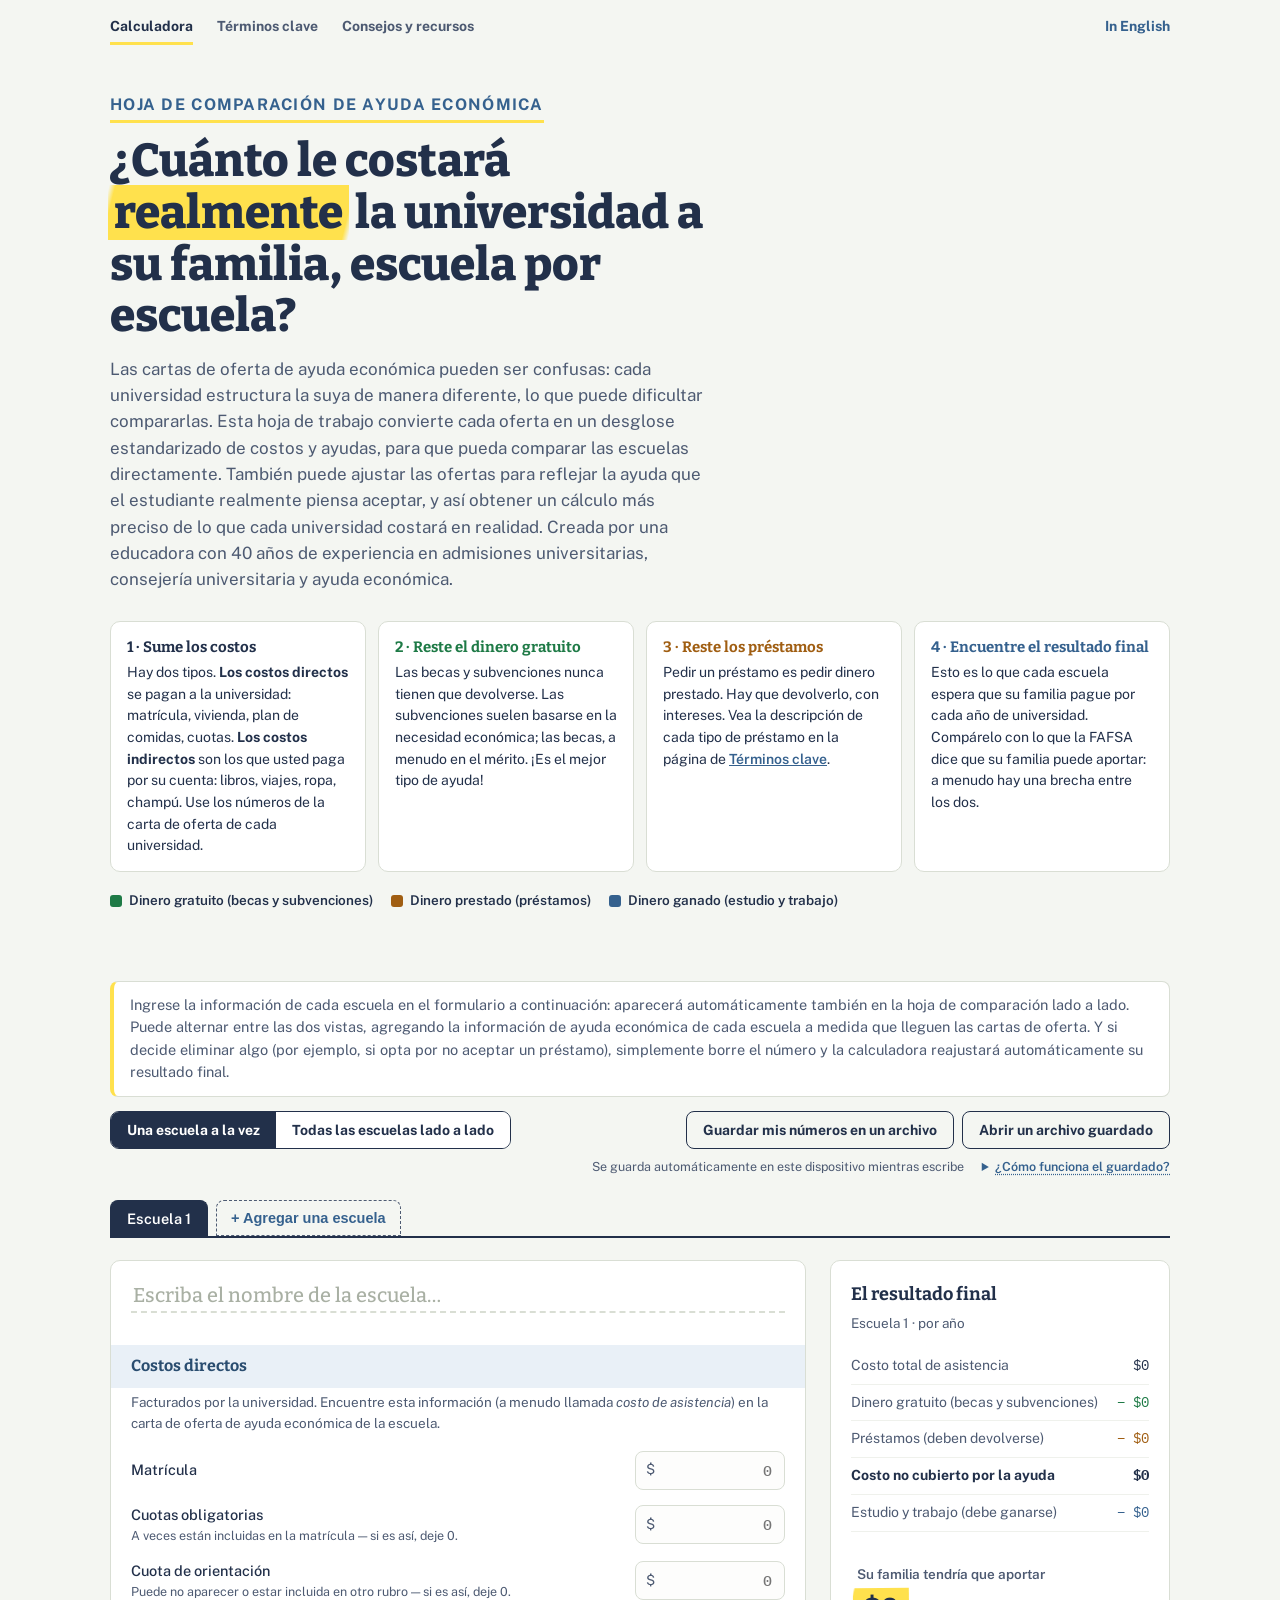
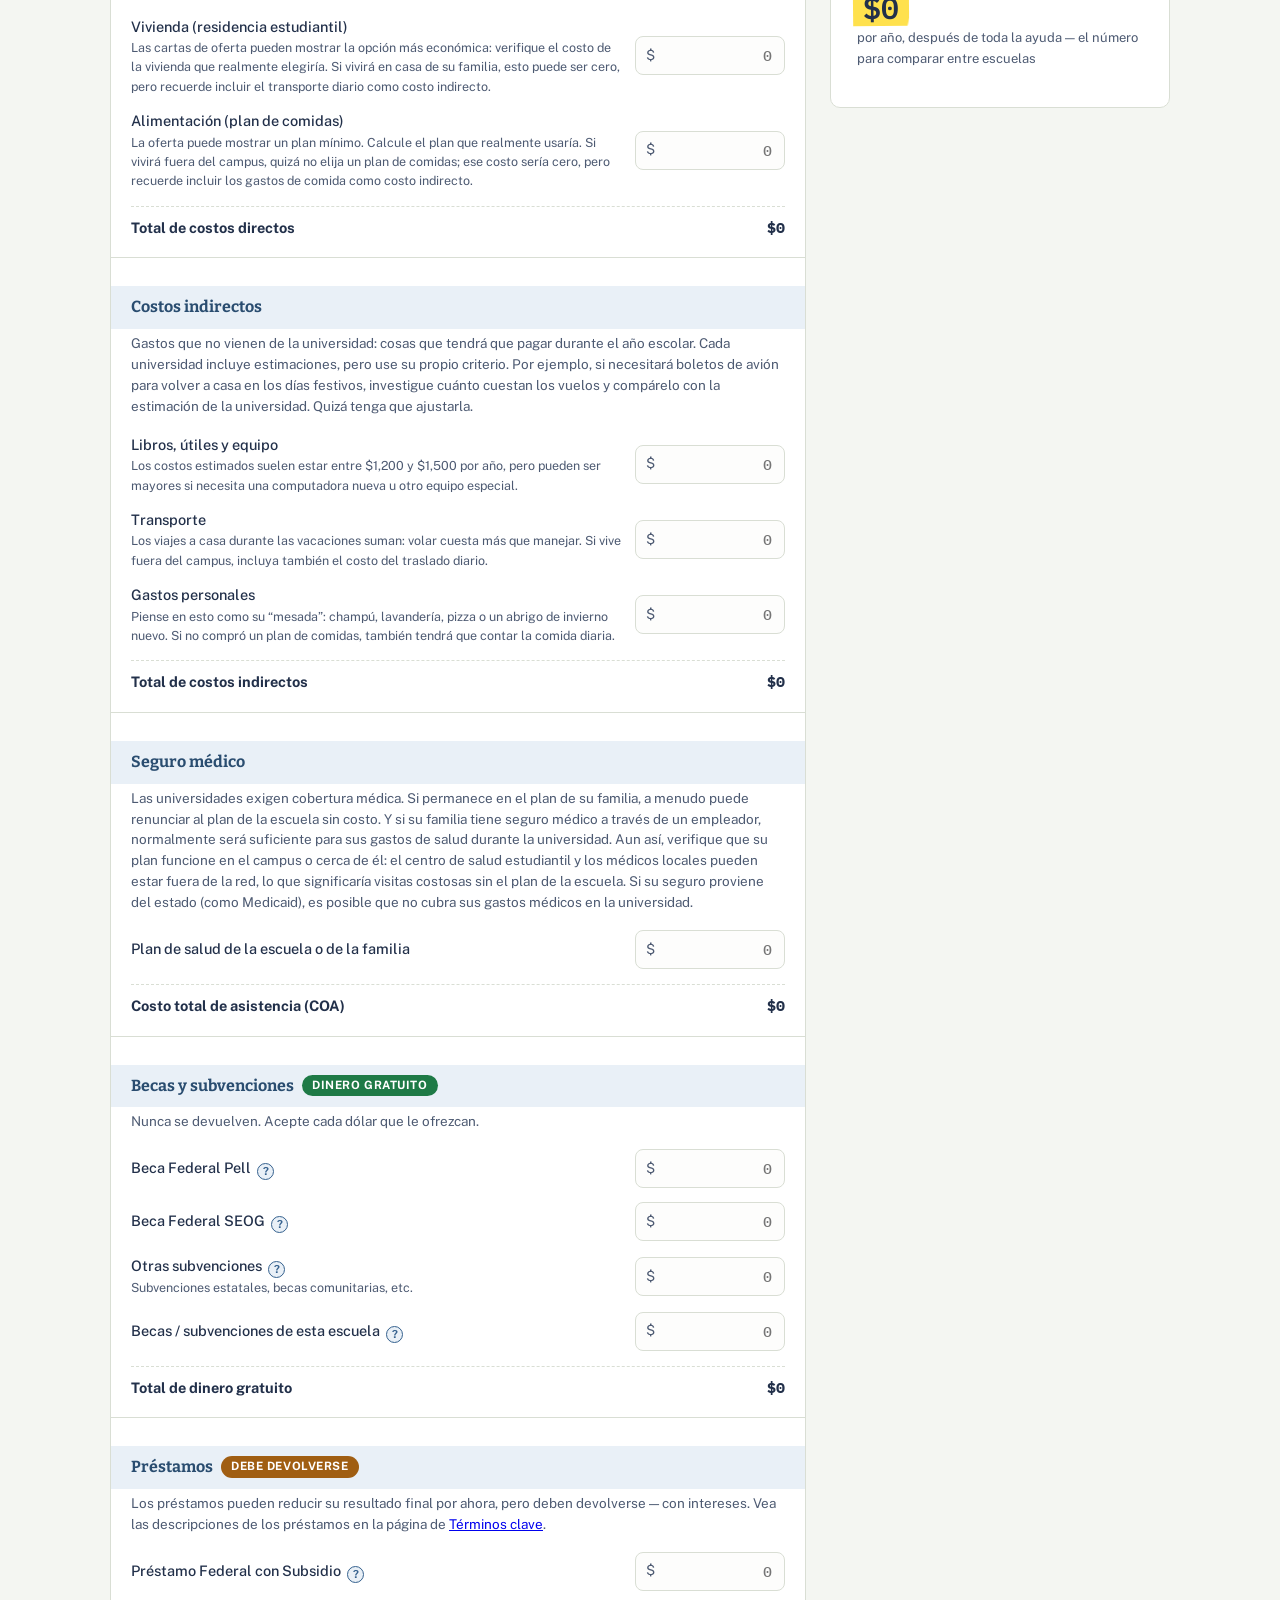
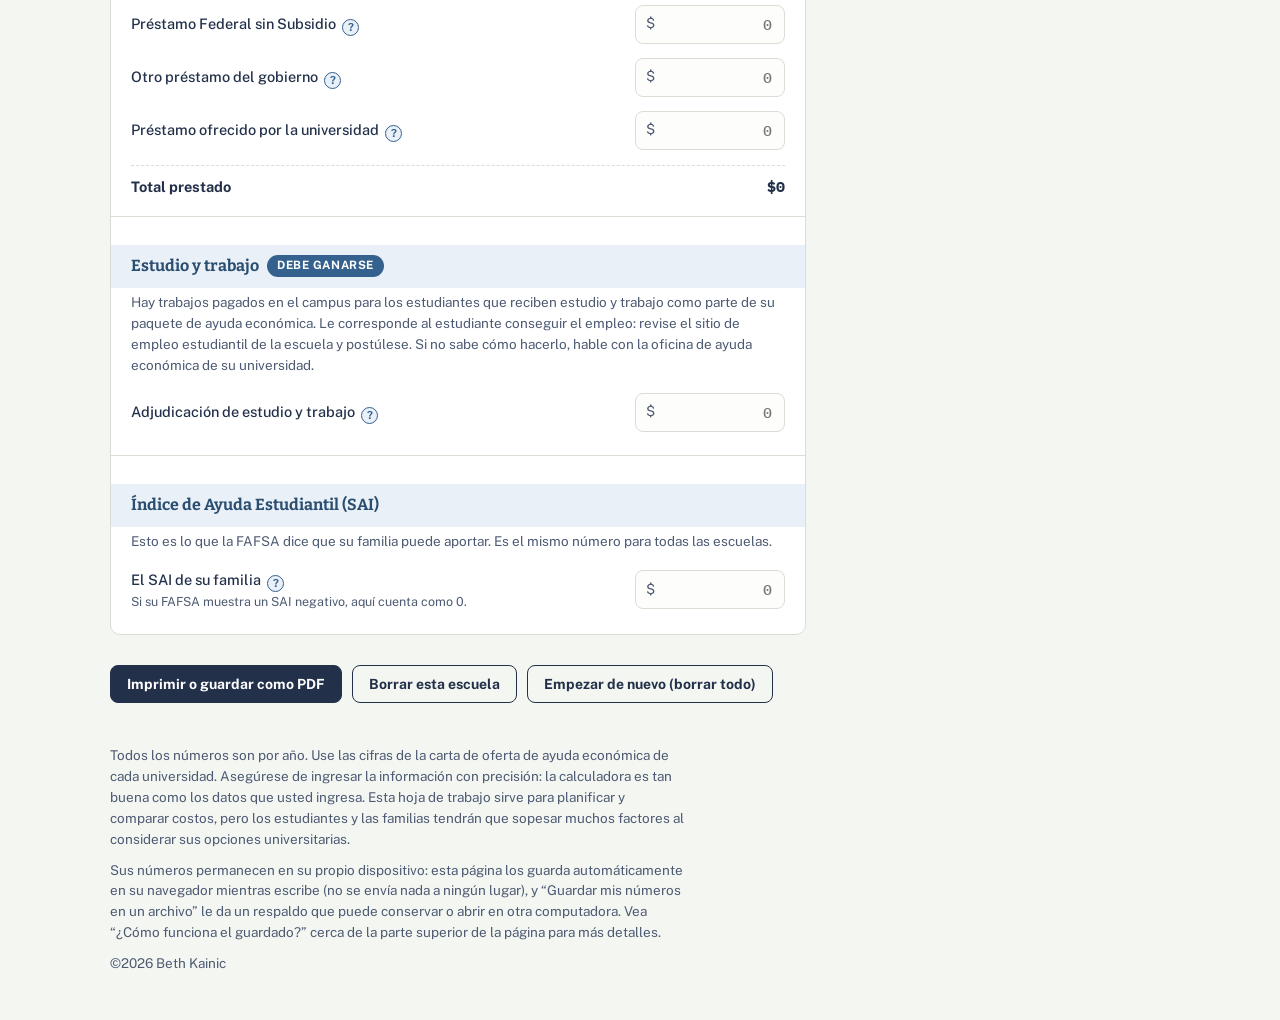
==== index-es.html @ 846176d1 "spanish option" ====
<!DOCTYPE html>
<html lang="es">
<head>
<meta charset="UTF-8">
<meta name="viewport" content="width=device-width, initial-scale=1.0">
<title>Hoja de Comparación de Ayuda Económica — ¿Cuánto Costará Realmente la Universidad?</title>
<link rel="alternate" hreflang="en" href="https://jakainic.github.io/financial-aid-comparison/index.html">
<link rel="alternate" hreflang="es" href="https://jakainic.github.io/financial-aid-comparison/index-es.html">
<link rel="alternate" hreflang="x-default" href="https://jakainic.github.io/financial-aid-comparison/index.html">
<meta name="description" content="Una hoja de trabajo gratuita para comparar cartas de oferta de ayuda económica universitaria, escuela por escuela. Ingrese los costos y la ayuda de cada escuela y vea lo que su familia pagaría en realidad — creada por una consejera universitaria.">
<meta property="og:title" content="Hoja de Comparación de Ayuda Económica">
<meta property="og:description" content="Compare cartas de oferta de ayuda económica escuela por escuela y vea cuánto le costará realmente la universidad a su familia. Gratuita, privada, creada por una consejera universitaria.">
<meta property="og:type" content="website">
<meta name="twitter:card" content="summary">
<link rel="icon" href="data:image/svg+xml,<svg xmlns=%22http://www.w3.org/2000/svg%22 viewBox=%220 0 100 100%22><text y=%22.9em%22 font-size=%2290%22>🧮</text></svg>">
<link rel="preconnect" href="https://fonts.googleapis.com">
<link rel="preconnect" href="https://fonts.gstatic.com" crossorigin>
<link href="https://fonts.googleapis.com/css2?family=Bitter:wght@500;600;700;800&family=Public+Sans:ital,wght@0,400;0,500;0,600;0,700;1,400&family=IBM+Plex+Mono:wght@500;600&display=swap" rel="stylesheet">
<link rel="stylesheet" href="styles.css">
</head>
<body>
<div class="wrap">
  <nav class="site-nav" aria-label="Sitio">
    <a href="index-es.html" class="active">Calculadora</a>
    <a href="terms-es.html">Términos clave</a>
    <a href="tips-es.html">Consejos y recursos</a>
    <a href="index.html" class="lang" lang="en">In English</a>
  </nav>

  <header>
    <div class="eyebrow">Hoja de Comparación de Ayuda Económica</div>
    <h1>¿Cuánto le costará <span class="hl-sweep">realmente</span> la universidad a su familia, escuela por escuela?</h1>
    <p class="lede">
      Las cartas de oferta de ayuda económica pueden ser confusas: cada universidad estructura la suya
      de manera diferente, lo que puede dificultar compararlas. Esta hoja de trabajo convierte cada oferta
      en un desglose estandarizado de costos y ayudas, para que pueda comparar las escuelas directamente.
      También puede ajustar las ofertas para reflejar la ayuda que el estudiante realmente piensa aceptar,
      y así obtener un cálculo más preciso de lo que cada universidad costará en realidad. Creada por una
      educadora con 40 años de experiencia en admisiones universitarias, consejería universitaria y ayuda económica.
    </p>

    <div class="steps">
      <div class="step"><b>1 · Sume los costos</b>Hay dos tipos. <b style="display:inline;font-family:inherit;font-size:inherit">Los costos directos</b> se pagan a la universidad: matrícula, vivienda, plan de comidas, cuotas. <b style="display:inline;font-family:inherit;font-size:inherit">Los costos indirectos</b> son los que usted paga por su cuenta: libros, viajes, ropa, champú. Use los números de la carta de oferta de cada universidad.</div>
      <div class="step step-grant"><b>2 · Reste el dinero gratuito</b>Las becas y subvenciones nunca tienen que devolverse. Las subvenciones suelen basarse en la necesidad económica; las becas, a menudo en el mérito. ¡Es el mejor tipo de ayuda!</div>
      <div class="step step-loan"><b>3 · Reste los préstamos</b>Pedir un préstamo es pedir dinero prestado. Hay que devolverlo, con intereses. Vea la descripción de cada tipo de préstamo en la página de <a href="terms-es.html#subsidized-unsubsidized" style="color:var(--work);font-weight:600">Términos clave</a>.</div>
      <div class="step step-work"><b>4 · Encuentre el resultado final</b>Esto es lo que cada escuela espera que su familia pague por cada año de universidad. Compárelo con lo que la FAFSA dice que su familia puede aportar: a menudo hay una brecha entre los dos.</div>
    </div>

    <div class="legend" aria-hidden="true">
      <span><span class="dot" style="background:var(--grant)"></span>Dinero gratuito (becas y subvenciones)</span>
      <span><span class="dot" style="background:var(--loan)"></span>Dinero prestado (préstamos)</span>
      <span><span class="dot" style="background:var(--work)"></span>Dinero ganado (estudio y trabajo)</span>
    </div>
  </header>

  <p class="switch-note">
    Ingrese la información de cada escuela en el formulario a continuación: aparecerá automáticamente también en la hoja de comparación lado a lado. Puede alternar entre las dos vistas, agregando la información de ayuda económica de cada escuela a medida que lleguen las cartas de oferta. Y si decide eliminar algo (por ejemplo, si opta por no aceptar un préstamo), simplemente borre el número y la calculadora reajustará automáticamente su resultado final.
  </p>

  <div class="control-bar">
    <div class="view-switch" role="group" aria-label="Vista">
      <button id="viewEntry" aria-pressed="true">Una escuela a la vez</button>
      <button id="viewTable" aria-pressed="false">Todas las escuelas lado a lado</button>
    </div>
    <div class="save-tools">
      <button class="btn btn-ghost" id="btnDownload">Guardar mis números en un archivo</button>
      <button class="btn btn-ghost" id="btnLoad">Abrir un archivo guardado</button>
      <input type="file" id="fileInput" accept=".json,application/json" hidden>
    </div>
  </div>

  <div class="control-meta">
    <span class="save-status" id="saveStatus"></span>
    <details class="save-help">
      <summary>¿Cómo funciona el guardado?</summary>
      <div>
        <p><b>En este dispositivo, el guardado es automático.</b> Mientras escribe, esta página recuerda sus números en el navegador que está usando. Cierre la página y vuelva la próxima semana —mismo dispositivo, mismo navegador— y todo seguirá aquí. Una advertencia: borrar el historial o las cookies del navegador elimina estos números guardados, así que guárdelos primero en un archivo si va a hacerlo.</p>
        <p><b>Para tener un respaldo, o llevar su trabajo a otro dispositivo,</b> haga clic en <b>“Guardar mis números en un archivo”.</b> Un archivo pequeño (con un nombre como <i>mis-costos-universitarios-año-mes-día.json</i>) se descargará a su carpeta de Descargas. No necesita abrir este archivo, y si lo abre, parecerá código de computadora — ¡eso es normal! No está hecho para leerse. Simplemente guárdelo en un lugar seguro, o envíeselo por correo electrónico a usted mismo o a un familiar.</p>
        <p><b>Para continuar donde lo dejó,</b> vuelva a esta página, haga clic en <b>“Abrir un archivo guardado”</b> y elija el archivo <i>.json</i> que guardó antes. Todas sus escuelas y números reaparecerán en esta página.</p>
        <p><b>¿Está usando una computadora de la escuela o de la biblioteca?</b> Las computadoras compartidas a veces borran lo que las páginas recuerdan, así que guarde sus números en un archivo (y envíeselo por correo) antes de irse.</p>
      </div>
    </details>
  </div>

  <!-- Entry view -->
  <div id="entryView">
    <div class="tabs-bar" role="tablist" aria-label="Escuelas" id="tabsBar"></div>
    <div class="main-grid">
      <div id="formHost"></div>
      <aside class="results" id="resultsHost" aria-live="polite"></aside>
    </div>
  </div>

  <!-- Table view -->
  <div id="tableView" hidden>
    <div class="table-scroller" id="tableHost"></div>
    <p class="table-hint">Puede escribir directamente en cualquier celda: los totales se actualizan sobre la marcha. Use “+ Agregar una escuela” en el borde derecho de la tabla (deslice hacia los lados si tiene varias escuelas).</p>
    <div class="toolbar" style="margin-top:12px">
      <button class="btn btn-ghost" id="btnAddColumn">+ Agregar una escuela</button>
    </div>
  </div>

  <div class="toolbar">
    <button class="btn btn-primary" onclick="window.print()">Imprimir o guardar como PDF</button>
    <button class="btn btn-ghost" id="btnClear">Borrar esta escuela</button>
    <button class="btn btn-ghost" id="btnReset">Empezar de nuevo (borrar todo)</button>
  </div>

  <section class="compare-section" id="compareSection" hidden>
    <h2>Compare sus escuelas</h2>
    <p class="compare-sub">
      El precio de lista no es el precio real. Una escuela que parece costar el doble puede terminar
      costando menos una vez que se cuenta la ayuda: compare siempre los resultados finales, no la matrícula.
    </p>
    <div class="compare-grid" id="compareGrid"></div>
  </section>

  <footer>
    <p>Todos los números son por año. Use las cifras de la carta de oferta de ayuda económica de cada universidad. Asegúrese de ingresar la información con precisión: la calculadora es tan buena como los datos que usted ingresa. Esta hoja de trabajo sirve para planificar y comparar costos, pero los estudiantes y las familias tendrán que sopesar muchos factores al considerar sus opciones universitarias.</p>
    <p style="margin-top:10px">Sus números permanecen en su propio dispositivo: esta página los guarda automáticamente en su navegador mientras escribe (no se envía nada a ningún lugar), y “Guardar mis números en un archivo” le da un respaldo que puede conservar o abrir en otra computadora. Vea “¿Cómo funciona el guardado?” cerca de la parte superior de la página para más detalles.</p>
    <p style="margin-top:10px">©2026 Beth Kainic</p>
  </footer>
</div>

<script>
(function () {
  "use strict";

  // ---------- Field definitions (mirrors the counselor's spreadsheet) ----------
  var SECTIONS = [
    {
      id: "direct", legend: "Costos directos", badge: null,
      note: "Facturados por la universidad. Encuentre esta información (a menudo llamada <i>costo de asistencia</i>) en la carta de oferta de ayuda económica de la escuela.",
      fields: [
        { id: "tuition", label: "Matrícula" },
        { id: "fees", label: "Cuotas obligatorias", hint: "A veces están incluidas en la matrícula — si es así, deje 0." },
        { id: "orientation", label: "Cuota de orientación", hint: "Puede no aparecer o estar incluida en otro rubro — si es así, deje 0."},
        { id: "housing", label: "Vivienda (residencia estudiantil)", hint: "Las cartas de oferta pueden mostrar la opción más económica: verifique el costo de la vivienda que realmente elegiría. Si vivirá en casa de su familia, esto puede ser cero, pero recuerde incluir el transporte diario como costo indirecto." },
        { id: "food", label: "Alimentación (plan de comidas)", hint: "La oferta puede mostrar un plan mínimo. Calcule el plan que realmente usaría. Si vivirá fuera del campus, quizá no elija un plan de comidas; ese costo sería cero, pero recuerde incluir los gastos de comida como costo indirecto." }
      ],
      subtotal: "Total de costos directos", subKey: "direct"
    },
    {
      id: "indirect", legend: "Costos indirectos", badge: null,
      note: "Gastos que no vienen de la universidad: cosas que tendrá que pagar durante el año escolar. Cada universidad incluye estimaciones, pero use su propio criterio. Por ejemplo, si necesitará boletos de avión para volver a casa en los días festivos, investigue cuánto cuestan los vuelos y compárelo con la estimación de la universidad. Quizá tenga que ajustarla.",
      fields: [
        { id: "books", label: "Libros, útiles y equipo", hint: "Los costos estimados suelen estar entre $1,200 y $1,500 por año, pero pueden ser mayores si necesita una computadora nueva u otro equipo especial." },
        { id: "transport", label: "Transporte", hint: "Los viajes a casa durante las vacaciones suman: volar cuesta más que manejar. Si vive fuera del campus, incluya también el costo del traslado diario." },
        { id: "personal", label: "Gastos personales", hint: "Piense en esto como su \u201Cmesada\u201D: champú, lavandería, pizza o un abrigo de invierno nuevo. Si no compró un plan de comidas, también tendrá que contar la comida diaria." }
      ],
      subtotal: "Total de costos indirectos", subKey: "indirect"
    },
    {
      id: "insurance", legend: "Seguro médico", badge: null,
      note: "Las universidades exigen cobertura médica. Si permanece en el plan de su familia, a menudo puede renunciar al plan de la escuela sin costo. Y si su familia tiene seguro médico a través de un empleador, normalmente será suficiente para sus gastos de salud durante la universidad. Aun así, verifique que su plan funcione en el campus o cerca de él: el centro de salud estudiantil y los médicos locales pueden estar fuera de la red, lo que significaría visitas costosas sin el plan de la escuela. Si su seguro proviene del estado (como Medicaid), es posible que no cubra sus gastos médicos en la universidad.",
      fields: [
        { id: "healthIns", label: "Plan de salud de la escuela o de la familia" }
      ],
      subtotal: "Costo total de asistencia (COA)", subKey: "coa"
    },
    {
      id: "gift", legend: "Becas y subvenciones", badgeClass: "badge-grant", badge: "Dinero gratuito", rowClass: "t-grant",
      note: "Nunca se devuelven. Acepte cada dólar que le ofrezcan.",
      fields: [
        { id: "pell", label: "Beca Federal Pell" },
        { id: "seog", label: "Beca Federal SEOG" },
        { id: "otherGrant", label: "Otras subvenciones", hint: "Subvenciones estatales, becas comunitarias, etc." },
        { id: "schoolGrant", label: "Becas / subvenciones de esta escuela" }
      ],
      subtotal: "Total de dinero gratuito", subKey: "gift"
    },
    {
      id: "loans", legend: "Préstamos", badgeClass: "badge-loan", badge: "Debe devolverse", rowClass: "t-loan",
      note: "Los préstamos pueden reducir su resultado final por ahora, pero deben devolverse — con intereses. Vea las descripciones de los préstamos en la página de <a href='terms-es.html#subsidized-unsubsidized'>Términos clave</a>.",
      fields: [
        { id: "subLoan", label: "Préstamo Federal con Subsidio" },
        { id: "unsubLoan", label: "Préstamo Federal sin Subsidio" },
        { id: "otherGovLoan", label: "Otro préstamo del gobierno" },
        { id: "collegeLoan", label: "Préstamo ofrecido por la universidad" }
      ],
      subtotal: "Total prestado", subKey: "loans"
    },
    {
      id: "work", legend: "Estudio y trabajo", badgeClass: "badge-work", badge: "Debe ganarse", rowClass: "t-work",
      note: "Hay trabajos pagados en el campus para los estudiantes que reciben estudio y trabajo como parte de su paquete de ayuda económica. Le corresponde al estudiante conseguir el empleo: revise el sitio de empleo estudiantil de la escuela y postúlese. Si no sabe cómo hacerlo, hable con la oficina de ayuda económica de su universidad.",
      fields: [
        { id: "workStudy", label: "Adjudicación de estudio y trabajo" }
      ],
      subtotal: null
    },
    {
      id: "family", legend: "Índice de Ayuda Estudiantil (SAI)", badge: null,
      note: "Esto es lo que la FAFSA dice que su familia puede aportar. Es el mismo número para todas las escuelas.",
      fields: [
        { id: "sai", label: "El SAI de su familia", hint: "Si su FAFSA muestra un SAI negativo, aquí cuenta como 0." }
      ],
      subtotal: null
    }
  ];

  var ALL_FIELDS = [];
  SECTIONS.forEach(function (s) { s.fields.forEach(function (f) { ALL_FIELDS.push(f.id); }); });

  var STORAGE_KEY = "college-cost-calculator-v1";

  // ---------- State ----------
  function blankSchool() {
    var s = { name: "" };
    ALL_FIELDS.forEach(function (f) { s[f] = ""; });
    return s;
  }
  var schools = [blankSchool()];
  var active = 0;
  var view = "entry"; // 'entry' | 'table'
  var canStore = false;

  // ---------- Persistence ----------
  // Auto-save works in normal browsers; if storage is unavailable
  // (e.g. certain embedded previews), the tool still works — data just
  // lives for the session, and the download button is the backup.
  try {
    var t = "__test__" + Date.now();
    window.localStorage.setItem(t, "1");
    window.localStorage.removeItem(t);
    canStore = true;
  } catch (e) { canStore = false; }

  function persist() {
    if (!canStore) return;
    try {
      window.localStorage.setItem(STORAGE_KEY, JSON.stringify({ schools: schools }));
    } catch (e) { /* storage full or blocked — ignore */ }
    flashStatus("Guardado en este dispositivo \u2713");
  }
  function restore() {
    if (!canStore) return;
    try {
      var raw = window.localStorage.getItem(STORAGE_KEY);
      if (!raw) return;
      var data = JSON.parse(raw);
      if (data && Array.isArray(data.schools) && data.schools.length) {
        schools = data.schools.slice(0, 10).map(sanitizeSchool);
      }
    } catch (e) { /* corrupted data — start fresh */ }
  }
  function sanitizeSchool(obj) {
    var s = blankSchool();
    if (obj && typeof obj === "object") {
      if (typeof obj.name === "string") s.name = obj.name.slice(0,80);
      ALL_FIELDS.forEach(function (f) {
        if (obj[f] !== undefined && obj[f] !== null) s[f] = String(obj[f]).slice(0,20);
      });
    }
    return s;
  }

  var statusTimer = null;
  function flashStatus(msg) {
    var el = document.getElementById("saveStatus");
    el.textContent = msg;
    clearTimeout(statusTimer);
    statusTimer = setTimeout(function () {
      el.textContent = canStore ? "Se guarda automáticamente en este dispositivo mientras escribe" : "Consejo: use \u201CGuardar mis números en un archivo\u201D para conservar su trabajo";
    }, 2500);
  }

  // ---------- Helpers ----------
  function num(v) {
  var n = parseFloat(String(v).replace(/[,$\s]/g, ""));
  if (isNaN(n) || n < 0) return 0;
  return Math.min(n, 9999999);
  }
  function fmt(n) { return "$" + Math.round(n).toLocaleString("en-US"); }
  function calc(s) {
    var direct = num(s.tuition) + num(s.fees) + num(s.orientation) + num(s.housing) + num(s.food);
    var indirect = num(s.books) + num(s.transport) + num(s.personal);
    var coa = direct + indirect + num(s.healthIns);
    var gift = num(s.pell) + num(s.seog) + num(s.otherGrant) + num(s.schoolGrant);
    var loans = num(s.subLoan) + num(s.unsubLoan) + num(s.otherGovLoan) + num(s.collegeLoan);
    var notCovered = coa - gift - loans;
    var grand = notCovered - num(s.workStudy);
    var gap = grand - num(s.sai);
    return { direct: direct, indirect: indirect, coa: coa, gift: gift, loans: loans,
             notCovered: notCovered, grand: grand, gap: gap, sai: num(s.sai), work: num(s.workStudy) };
  }
  function schoolLabel(i) { return schools[i].name.trim() || "Escuela " + (i + 1); }
  function esc(str) {
    return String(str).replace(/[&<>"']/g, function (c) {
      return { "&": "&amp;", "<": "&lt;", ">": "&gt;", '"': "&quot;", "'": "&#39;" }[c];
    });
  }
  function changed() { persist(); }

  // ---------- View switching ----------
  function setView(v) {
    view = v;
    document.getElementById("viewEntry").setAttribute("aria-pressed", v === "entry" ? "true" : "false");
    document.getElementById("viewTable").setAttribute("aria-pressed", v === "table" ? "true" : "false");
    document.getElementById("entryView").hidden = v !== "entry";
    document.getElementById("tableView").hidden = v !== "table";
    renderAll();
  }
  document.getElementById("viewEntry").addEventListener("click", function () { setView("entry"); });
  document.getElementById("viewTable").addEventListener("click", function () { setView("table"); });

  // ---------- Render: tabs ----------
  function renderTabs() {
    var bar = document.getElementById("tabsBar");
    bar.innerHTML = "";
    schools.forEach(function (s, i) {
      var b = document.createElement("button");
      b.className = "tab";
      b.setAttribute("role", "tab");
      b.setAttribute("aria-selected", i === active ? "true" : "false");
      b.textContent = schoolLabel(i);
      b.addEventListener("click", function () { active = i; renderAll(); });
      bar.appendChild(b);
    });
    if (schools.length < 10) {
      var add = document.createElement("button");
      add.className = "tab-add";
      add.textContent = "+ Agregar una escuela";
      add.addEventListener("click", addSchool);
      bar.appendChild(add);
    }
  }

  // ---------- Render: entry form ----------
  function renderForm() {
    var s = schools[active];
    var host = document.getElementById("formHost");
    var html = '<div class="school-form"><div class="school-name-row">' +
      '<input type="text" id="f_name" placeholder="Escriba el nombre de la escuela\u2026" value="' + esc(s.name) + '" aria-label="Nombre de la escuela">' +
      (schools.length > 1 ? '<button class="btn-remove" id="btnRemove">Quitar</button>' : "") +
      "</div>";

    SECTIONS.forEach(function (sec) {
      html += "<fieldset><legend>" + sec.legend;
      if (sec.badge) html += '<span class="badge ' + sec.badgeClass + '">' + sec.badge + "</span>";
      html += "</legend>";
      if (sec.note) html += '<p class="fs-note">' + sec.note + "</p>";
      sec.fields.forEach(function (f) {
        html += '<div class="row"><label for="f_' + f.id + '">' + f.label;
        if (f.hint) html += '<span class="hint">' + f.hint + "</span>";
        html += '</label><div class="money-input">' +
          '<input type="text" inputmode="decimal" id="f_' + f.id + '" data-field="' + f.id + '" value="' + esc(s[f.id]) + '" placeholder="0">' +
          "</div></div>";
      });
      if (sec.subtotal) {
        html += '<div class="subtotal-row"><span>' + sec.subtotal + '</span><span class="money" id="sub_' + sec.id + '"></span></div>';
      } else {
        html += '<div style="clear:both;height:10px"></div>';
      }
      html += "</fieldset>";
    });
    html += "</div>";
    host.innerHTML = html;

    document.getElementById("f_name").addEventListener("input", function (e) {
      schools[active].name = e.target.value;
      changed(); renderTabs(); renderResults(); renderCompare();
    });
    var rm = document.getElementById("btnRemove");
    if (rm) rm.addEventListener("click", function () {
      if (!confirm("¿Quitar " + schoolLabel(active) + " y sus números?")) return;
      schools.splice(active, 1);
      active = Math.max(0, active - 1);
      changed(); renderAll();
    });
    host.querySelectorAll("input[data-field]").forEach(function (inp) {
      inp.addEventListener("input", function (e) {
        schools[active][e.target.getAttribute("data-field")] = e.target.value;
        checkInput(e.target);
        changed(); renderSubtotals(); renderResults(); renderCompare();
      });
    });
    renderSubtotals();
  }

  function renderSubtotals() {
    var c = calc(schools[active]);
    var map = { direct: c.direct, indirect: c.indirect, insurance: c.coa, gift: c.gift, loans: c.loans };
    Object.keys(map).forEach(function (k) {
      var el = document.getElementById("sub_" + k);
      if (el) el.textContent = fmt(map[k]);
    });
  }

  // ---------- Render: results panel ----------
  function renderResults() {
    var host = document.getElementById("resultsHost");
    if (view !== "entry") return;
    var s = schools[active];
    var c = calc(s);
    var gapGood = c.gap <= 0;
    var hasNumbers = c.coa > 0;

    var html = "<h2>El resultado final</h2>" +
      '<div class="for-school">' + esc(schoolLabel(active)) + " \u00b7 por año</div>" +
      row("Costo total de asistencia", fmt(c.coa)) +
      row("Dinero gratuito (becas y subvenciones)", "\u2212 " + fmt(c.gift), "r-grant") +
      row("Préstamos (deben devolverse)", "\u2212 " + fmt(c.loans), "r-loan") +
      row("Costo no cubierto por la ayuda", fmt(c.notCovered), "strong") +
      row("Estudio y trabajo (debe ganarse)", "\u2212 " + fmt(c.work), "r-work");

    html += '<div class="grand"><div class="g-label">Su familia tendría que aportar</div>' +
      '<div class="g-num">' + fmt(c.grand) + '</div>' +
      '<div class="g-sub">por año, después de toda la ayuda \u2014 el número para comparar entre escuelas</div></div>';

    if (hasNumbers) {
      if (c.sai > 0 || !gapGood) {
        html += '<div class="gap-note ' + (gapGood ? "" : "gap-bad") + '">';
        if (gapGood) {
          html += "Buenas noticias: esto está en o por debajo del SAI de su familia de <b>" + fmt(c.sai) + "</b>. Según la FAFSA, esta escuela está dentro de lo que su familia puede pagar.";
        } else {
          html += "La FAFSA dice que su familia puede aportar <b>" + fmt(c.sai) + "</b> \u2014 así que hay una brecha de <b>" + fmt(c.gap) + "</b> que esta escuela no está cubriendo. Esa brecha requeriría becas externas, ingresos adicionales o préstamos privados. También es una razón válida para apelar su oferta de ayuda.";
        }
        html += "</div>";
      }
      if (c.loans > 0) {
        html += '<div class="loan-note">Atención: este plan incluye pedir prestado <b class="money">' + fmt(c.loans) + "</b> este año \u2014 alrededor de <b class=\"money\">" + fmt(c.loans * 4) + "</b> en cuatro años, sin contar los intereses.</div>";
      }
    }
    host.innerHTML = html;

    function row(lbl, val, cls) {
      return '<div class="r-line ' + (cls || "") + '"><span class="lbl">' + lbl + '</span><span class="money">' + val + "</span></div>";
    }
  }

  // ---------- Render: side-by-side table ----------
  function renderTable() {
    if (view !== "table") return;
    var host = document.getElementById("tableHost");
    var n = schools.length;

    var addCol = n < 8;
    var emptyCell = addCol ? '<td class="td-empty"></td>' : "";
    var totalCols = n + 1 + (addCol ? 1 : 0);

    var html = '<table class="cost-table"><thead><tr><th>Por año</th>';
    schools.forEach(function (s, i) {
      html += '<th><input type="text" data-tname="' + i + '" value="' + esc(s.name) + '" placeholder="Escuela ' + (i + 1) + '" aria-label="Nombre de la escuela ' + (i + 1) + '">' +
        (n > 1 ? '<button class="col-remove" data-trem="' + i + '">quitar</button>' : "") + "</th>";
    });
    if (addCol) html += '<th class="th-add"><button class="btn-add-col" data-taddcol>+ Agregar una escuela</button></th>';
    html += "</tr></thead><tbody>";

    SECTIONS.forEach(function (sec) {
      html += '<tr class="t-section"><td colspan="' + totalCols + '">' + sec.legend +
        (sec.badge ? '<span class="badge ' + sec.badgeClass + '">' + sec.badge + "</span>" : "") + "</td></tr>";
      sec.fields.forEach(function (f) {
        html += "<tr><td>" + f.label + "</td>";
        schools.forEach(function (s, i) {
          html += '<td><span class="money-input"><input type="text" inputmode="decimal" data-tfield="' + f.id + '" data-tschool="' + i + '" value="' + esc(s[f.id]) + '" placeholder="0" aria-label="' + esc(f.label + ", " + schoolLabel(i)) + '"></span></td>';
        });
        html += emptyCell + "</tr>";
      });
      if (sec.subtotal) {
        html += '<tr class="t-sub ' + (sec.rowClass || "") + '"><td>' + sec.subtotal + "</td>";
        schools.forEach(function (s, i) {
          html += '<td class="money" data-tsub="' + sec.subKey + '-' + i + '"></td>';
        });
        html += emptyCell + "</tr>";
      }
    });

    html += computedRow("Costo no cubierto por la ayuda (después de ayuda gratuita y préstamos)", "notCovered", "t-sub");
    html += computedRow("Costo para su familia (después del estudio y trabajo)", "grand", "t-grand");
    html += computedRow("La brecha (costo más allá de su SAI)", "gap", "t-gap");
    html += "</tbody></table>";
    host.innerHTML = html;

    function computedRow(label, key, cls) {
      var r = '<tr class="' + cls + '"><td>' + label + "</td>";
      schools.forEach(function (s, i) {
        r += '<td class="money" data-tsub="' + key + "-" + i + '"></td>';
      });
      return r + emptyCell + "</tr>";
    }

    var addBtn = host.querySelector("button[data-taddcol]");
    if (addBtn) addBtn.addEventListener("click", addSchool);

    host.querySelectorAll("input[data-tfield]").forEach(function (inp) {
      inp.addEventListener("input", function (e) {
        var i = +e.target.getAttribute("data-tschool");
        schools[i][e.target.getAttribute("data-tfield")] = e.target.value;
        checkInput(e.target);
        changed(); updateTableTotals(); renderCompare();
      });
    });
    host.querySelectorAll("input[data-tname]").forEach(function (inp) {
      inp.addEventListener("input", function (e) {
        schools[+e.target.getAttribute("data-tname")].name = e.target.value;
        changed(); renderCompare();
      });
    });
    host.querySelectorAll("button[data-trem]").forEach(function (btn) {
      btn.addEventListener("click", function (e) {
        var i = +e.target.getAttribute("data-trem");
        if (!confirm("¿Quitar " + schoolLabel(i) + " y sus números?")) return;
        schools.splice(i, 1);
        active = Math.min(active, schools.length - 1);
        changed(); renderAll();
      });
    });
    updateTableTotals();
  }

  function updateTableTotals() {
    schools.forEach(function (s, i) {
      var c = calc(s);
      var vals = { direct: c.direct, indirect: c.indirect, coa: c.coa, gift: c.gift,
                   loans: c.loans, notCovered: c.notCovered, grand: c.grand };
      Object.keys(vals).forEach(function (k) {
        var el = document.querySelector('[data-tsub="' + k + "-" + i + '"]');
        if (el) el.textContent = fmt(vals[k]);
      });
      var gapEl = document.querySelector('[data-tsub="gap-' + i + '"]');
      if (gapEl) {
        if (c.coa <= 0) { gapEl.textContent = "\u2014"; gapEl.style.color = ""; }
        else if (c.gap > 0) { gapEl.textContent = fmt(c.gap); gapEl.style.color = "var(--danger)"; }
        else { gapEl.textContent = "None"; gapEl.style.color = "var(--grant)"; }
      }
    });
  }

  // ---------- Render: comparison cards ----------
  function renderCompare() {
    var section = document.getElementById("compareSection");
    var withData = schools.map(function (s, i) { return { i: i, c: calc(s) }; })
                          .filter(function (x) { return x.c.coa > 0; });
    if (withData.length < 2) { section.hidden = true; return; }
    section.hidden = false;
    withData.sort(function (a, b) { return a.c.grand - b.c.grand; });
    var grid = document.getElementById("compareGrid");
    grid.innerHTML = withData.map(function (x, rank) {
      var c = x.c;
      return '<div class="c-card' + (rank === 0 ? " best" : "") + '">' +
        '<div class="c-rank">' + (rank === 0 ? "El costo más bajo para su familia" : "") + "</div>" +
        "<h3>" + esc(schoolLabel(x.i)) + "</h3>" +
        cLine("Precio de lista (COA)", fmt(c.coa)) +
        cLine("Dinero gratuito", "\u2212 " + fmt(c.gift)) +
        cLine("Préstamos", "\u2212 " + fmt(c.loans)) +
        cLine("Estudio y trabajo", "\u2212 " + fmt(c.work)) +
        '<div class="c-big"><span>La familia paga</span><span class="money">' + fmt(c.grand) + "</span></div>" +
        '<div class="c-line"><span class="lbl">La brecha</span><span class="money" style="color:' + (c.gap > 0 ? "var(--danger)" : "var(--grant)") + '">' + (c.gap > 0 ? fmt(c.gap) : "Ninguna") + "</span></div>" +
        "</div>";
    }).join("");
    function cLine(lbl, val) {
      return '<div class="c-line"><span class="lbl">' + lbl + '</span><span class="money">' + val + "</span></div>";
    }
  }

  // ---------- Download / load file ----------
  document.getElementById("btnDownload").addEventListener("click", function () {
    var payload = { app: "college-cost-calculator", version: 1, savedAt: new Date().toISOString(), schools: schools };
    var blob = new Blob([JSON.stringify(payload, null, 2)], { type: "application/json" });
    var a = document.createElement("a");
    a.href = URL.createObjectURL(blob);
    a.download = "mis-costos-universitarios-" + new Date().toISOString().slice(0, 10) + ".json";
    document.body.appendChild(a);
    a.click();
    document.body.removeChild(a);
    setTimeout(function () { URL.revokeObjectURL(a.href); }, 1000);
    flashStatus("¡Guardado! Revise su carpeta de Descargas \u2713");
  });
  document.getElementById("btnLoad").addEventListener("click", function () {
    document.getElementById("fileInput").click();
  });
  document.getElementById("fileInput").addEventListener("change", function (e) {
    var file = e.target.files && e.target.files[0];
    if (!file) return;
    var reader = new FileReader();
    reader.onload = function () {
      try {
        var data = JSON.parse(reader.result);
        if (data && Array.isArray(data.schools) && data.schools.length) {
          schools = data.schools.slice(0, 10).map(sanitizeSchool);
          active = 0;
          changed(); renderAll();
          flashStatus("Archivo cargado: " + schools.length + " escuela" + (schools.length > 1 ? "s" : "") + " \u2713");
        } else {
          alert("Ese archivo no parece una hoja guardada de esta calculadora.");
        }
      } catch (err) {
        alert("No se pudo leer ese archivo. Asegúrese de que sea el archivo .json que descargó esta calculadora.");
      }
      e.target.value = "";
    };
    reader.readAsText(file);
  });

  // ---------- Add a school (shared by all views) ----------
  function addSchool() {
    if (schools.length >= 10) { alert("Puede comparar hasta 10 escuelas."); return; }
    schools.push(blankSchool());
    active = schools.length - 1;
    changed(); renderAll();
    // Put the cursor in the new school's name box so typing can start right away
    var target = view === "table"
      ? document.querySelector('input[data-tname="' + (schools.length - 1) + '"]')
      : document.getElementById("f_name");
    if (target) target.focus();
  }
  document.getElementById("btnAddColumn").addEventListener("click", addSchool);
  document.getElementById("btnClear").addEventListener("click", function () {
    if (!confirm("¿Borrar todos los números de " + schoolLabel(active) + "?")) return;
    var name = schools[active].name;
    schools[active] = blankSchool();
    schools[active].name = name;
    changed(); renderAll();
  });
  document.getElementById("btnReset").addEventListener("click", function () {
    if (!confirm("¿Borrar TODAS las escuelas y empezar de nuevo? Esto no se puede deshacer (a menos que haya descargado un archivo).")) return;
    schools = [blankSchool()];
    active = 0;
    if (canStore) { try { window.localStorage.removeItem(STORAGE_KEY); } catch (e) {} }
    renderAll();
    flashStatus("Borrado");
  });

  // ---------- Term tooltips (hover on desktop, tap on mobile) ----------
  var TERM_DEFS = {
    pell: { match: "Beca Federal Pell", short: "Dinero gratuito del Gobierno Federal, según la necesidad económica. Nunca se devuelve.", glossary: "pell" },
    seog: { match: "Beca Federal SEOG", short: "Dinero federal gratuito adicional para estudiantes con alta necesidad. Los fondos son limitados \u2014 solicitar temprano importa. Nunca se devuelve.", glossary: "seog" },
    schoolGrant: { match: "Becas / subvenciones de esta escuela", short: "Dinero gratuito de la propia universidad: subvenciones por necesidad o becas por mérito. Nunca se devuelve.", glossary: "school-grants" },
    otherGrant: { match: "Otras subvenciones", short: "Dinero gratuito de estados, fundaciones, grupos religiosos u organizaciones locales. A menudo es solo por un año.", glossary: "outside-grants" },
    subLoan: { match: "Préstamo Federal con Subsidio", short: "Un préstamo federal en el que el gobierno paga los intereses mientras usted estudia. Debe devolverse después de dejar la escuela.", glossary: "subsidized-unsubsidized" },
    unsubLoan: { match: "Préstamo Federal sin Subsidio", short: "Un préstamo federal en el que los intereses empiezan a acumularse desde el primer día. Debe devolverse.", glossary: "subsidized-unsubsidized" },
    otherGovLoan: { match: "Otro préstamo del gobierno", short: "Otros préstamos del gobierno, como el PLUS para padres. Las tasas pueden ser más altas que las de los préstamos federales para estudiantes.", glossary: "other-loans" },
    collegeLoan: { match: "Préstamo ofrecido por la universidad", short: "Un préstamo de la propia escuela. Compare con cuidado su tasa de interés con la de los préstamos federales antes de aceptarlo.", glossary: "other-loans" },
    workStudy: { match: "Adjudicación de estudio y trabajo", short: "Dinero que se gana con un trabajo de medio tiempo en el campus durante el año. El estudiante debe solicitar el empleo y mantenerlo.", glossary: "work-study" },
    sai: { match: "El SAI de su familia", short: "El Índice de Ayuda Estudiantil: el cálculo de la FAFSA de lo que su familia puede aportar por año. Es el mismo número para todas las escuelas.", glossary: "sai" }
  };
  var tipEl = null, tipFor = null, hoverTimer = null;
  function closeTip() {
    if (tipEl) { tipEl.remove(); tipEl = null; tipFor = null; }
  }
  function scheduleClose() { hoverTimer = setTimeout(closeTip, 300); }
  function cancelClose() { clearTimeout(hoverTimer); }
  function openTip(btn, key) {
    closeTip(); cancelClose();
    var d = TERM_DEFS[key];
    tipEl = document.createElement("div");
    tipEl.className = "term-tip";
    tipEl.innerHTML = d.short + ' <a href="terms-es.html#' + d.glossary + '">Definición completa \u2192</a>';
    document.body.appendChild(tipEl);
    var r = btn.getBoundingClientRect();
    tipEl.style.top = (r.bottom + window.scrollY + 6) + "px";
    var left = r.left + window.scrollX - 10;
    var maxLeft = window.scrollX + document.documentElement.clientWidth - tipEl.offsetWidth - 12;
    tipEl.style.left = Math.max(8, Math.min(left, maxLeft)) + "px";
    tipFor = btn;
    tipEl.addEventListener("mouseenter", cancelClose);
    tipEl.addEventListener("mouseleave", scheduleClose);
  }
  function makeInfoBtn(key) {
    var b = document.createElement("button");
    b.type = "button";
    b.className = "term-info";
    b.textContent = "?";
    b.setAttribute("aria-label", "¿Qué significa esto?");
    b.addEventListener("click", function (e) {
      e.preventDefault(); e.stopPropagation();
      if (tipFor === b) closeTip(); else openTip(b, key);
    });
    b.addEventListener("mouseenter", function () { cancelClose(); openTip(b, key); });
    b.addEventListener("mouseleave", scheduleClose);
    return b;
  }
  document.addEventListener("click", function (e) {
    if (tipEl && !tipEl.contains(e.target) && e.target !== tipFor) closeTip();
  });
  document.addEventListener("keydown", function (e) { if (e.key === "Escape") closeTip(); });
  window.addEventListener("scroll", closeTip, { passive: true });
  function decorateTerms() {
    Object.keys(TERM_DEFS).forEach(function (key) {
      var lab = document.querySelector('label[for="f_' + key + '"]');
      if (lab && !lab.querySelector(".term-info")) {
        var hint = lab.querySelector(".hint");
        if (hint) lab.insertBefore(makeInfoBtn(key), hint);
        else lab.appendChild(makeInfoBtn(key));
      }
    });
    document.querySelectorAll(".cost-table tbody td:first-child").forEach(function (td) {
      if (td.querySelector(".term-info")) return;
      var text = (td.childNodes[0] && td.childNodes[0].nodeValue ? td.childNodes[0].nodeValue : td.textContent).trim();
      Object.keys(TERM_DEFS).forEach(function (key) {
        if (TERM_DEFS[key].match === text) td.appendChild(makeInfoBtn(key));
      });
    });
  }

  function checkInput(inp) {
    var v = inp.value.trim();
    if (!v) { inp.classList.remove("input-warn"); inp.title = ""; return; }
    var n = parseFloat(v.replace(/[,$\s]/g, ""));
    var bad = isNaN(n) || n < 0 || n > 9999999;
    inp.classList.toggle("input-warn", bad);
    inp.title = bad ? "Esta entrada contará como " + (isNaN(n) || n < 0 ? "$0" : "$9,999,999") + " — ingrese una cantidad positiva en dólares." : "";
  }

  function renderAll() {
    renderTabs(); renderForm(); renderResults(); renderTable(); renderCompare();
    decorateTerms();
    closeTip();
  }

  // ---------- Init ----------
  restore();
  flashStatus(canStore ? "Se guarda automáticamente en este dispositivo mientras escribe" : "Consejo: use \u201CGuardar mis números en un archivo\u201D para conservar su trabajo");
  renderAll();
})();
</script>
</body>
</html>
---- styles.css ----
:root {
    --ink: #22304a;
    --ink-soft: #4d5a72;
    --paper: #f4f6f2;
    --card: #ffffff;
    --line: #d9ded4;
    --grant: #1e7a46;
    --grant-bg: #e9f4ec;
    --loan: #a05e12;
    --loan-bg: #faf0e0;
    --work: #35618e;
    --work-bg: #e9f0f7;
    --hl: #ffe14d;
    --danger: #b3392f;
    --radius: 10px;
  }
  * { box-sizing: border-box; margin: 0; padding: 0; }
  html { scroll-behavior: smooth; }
  @media (prefers-reduced-motion: reduce) {
    html { scroll-behavior: auto; }
    * { transition: none !important; }
  }
  body {
    font-family: "Public Sans", system-ui, sans-serif;
    background: var(--paper);
    color: var(--ink);
    line-height: 1.55;
    font-size: 16px;
  }
  .wrap { max-width: 1100px; margin: 0 auto; padding: 0 20px; }

  /* ---------- Header ---------- */
  header { padding: 48px 0 36px; }
  .eyebrow {
    font-size: 16px; font-weight: 700; letter-spacing: 0.08em;
    text-transform: uppercase; color: var(--work);
    display: inline-block; border-bottom: 3px solid var(--hl);
    padding-bottom: 3px; margin-bottom: 2px;
  }
  h1 {
    font-family: "Bitter", Georgia, serif;
    font-weight: 800; font-size: clamp(30px, 5vw, 46px);
    line-height: 1.12; margin: 10px 0 14px; max-width: 22ch;
  }
  h1 .hl-sweep {
    background: linear-gradient(104deg, transparent 0.5%, var(--hl) 3%, var(--hl) 97%, transparent 99.5%);
    padding: 0 6px; margin: 0 -2px;
  }
  .lede { max-width: 60ch; color: var(--ink-soft); font-size: 17px; }

  .steps {
    display: grid; grid-template-columns: repeat(auto-fit, minmax(210px, 1fr));
    gap: 12px; margin: 28px 0 8px;
  }
  .step {
    background: var(--card); border: 1px solid var(--line);
    border-radius: var(--radius); padding: 14px 16px; font-size: 14px;
  }
  .step b { display: block; font-family: "Bitter", serif; font-size: 15px; margin-bottom: 3px; }
  .step-grant b { color: var(--grant); }
  .step-loan b { color: var(--loan); }
  .step-work b { color: var(--work); }

  .legend { display: flex; flex-wrap: wrap; gap: 10px 18px; margin: 18px 0 0; font-size: 13.5px; font-weight: 600; }
  .legend span { display: inline-flex; align-items: center; gap: 7px; }
  .dot { width: 12px; height: 12px; border-radius: 3px; display: inline-block; }

  /* ---------- View switch + save bar ---------- */
  .control-bar {
    display: flex; flex-wrap: wrap; gap: 10px; align-items: center;
    justify-content: space-between; margin: 0;
  }
  .view-switch { display: inline-flex; border: 1px solid var(--ink); border-radius: 9px; overflow: hidden; }
  .view-switch button {
    font-family: "Public Sans", sans-serif; font-weight: 700; font-size: 14px;
    padding: 10px 16px; border: none; background: var(--card); color: var(--ink); cursor: pointer;
  }
  .view-switch button[aria-pressed="true"] { background: var(--ink); color: #fff; }
  .save-tools { display: flex; flex-wrap: wrap; gap: 8px; align-items: center; }
  .btn {
    font-family: "Public Sans", sans-serif; font-weight: 700; font-size: 14px;
    border-radius: 8px; padding: 10px 16px; cursor: pointer; border: 1px solid var(--ink);
  }
  .btn-primary { background: var(--ink); color: #fff; }
  .btn-primary:hover { background: #33456b; }
  .btn-ghost { background: transparent; color: var(--ink); }
  .btn-ghost:hover { background: #eaece6; }
  .save-status { font-size: 12.5px; color: var(--ink-soft); }
  .control-meta {
    display: flex; justify-content: flex-end; align-items: baseline;
    gap: 18px; flex-wrap: wrap; margin: 8px 0 24px;
  }
  @media (max-width: 700px) { .control-meta { justify-content: flex-start; } }
  .save-help { min-width: 0; }
  .save-help summary {
    cursor: pointer; font-weight: 600; font-size: 12.5px; color: var(--work);
    text-decoration: underline; text-decoration-style: dotted; text-underline-offset: 3px;
  }
  .save-help[open] {
    width: 100%; background: var(--card); border: 1px solid var(--line);
    border-radius: 8px; padding: 0 16px; margin-top: 4px;
  }
  .save-help[open] summary { padding: 11px 0; text-decoration: none; font-size: 14px; color: var(--ink); }
  .save-help p { font-size: 13.5px; color: var(--ink-soft); padding: 0 0 12px; }
  .save-help p b { color: var(--ink); }

  /* ---------- School tabs (entry view) ---------- */
  .tabs-bar {
    display: flex; flex-wrap: wrap; gap: 8px; align-items: center;
    margin: 6px 0 0; border-bottom: 2px solid var(--ink);
  }
  .tab {
    font-family: "Public Sans", sans-serif; font-weight: 600; font-size: 14.5px;
    background: var(--card); color: var(--ink-soft);
    border: 1px solid var(--line); border-bottom: none;
    border-radius: 8px 8px 0 0; padding: 9px 16px; cursor: pointer;
    max-width: 200px; overflow: hidden; text-overflow: ellipsis; white-space: nowrap;
  }
  .tab[aria-selected="true"] { background: var(--ink); color: #fff; border-color: var(--ink); }
  .tab:focus-visible, button:focus-visible, input:focus-visible, summary:focus-visible {
    outline: 3px solid var(--work); outline-offset: 2px;
  }
  .tab-add {
    background: none; border: 1px dashed var(--ink-soft); border-radius: 8px 8px 0 0;
    color: var(--work); font-weight: 700; font-size: 14.5px; padding: 9px 14px; cursor: pointer;
  }
  .tab-add:hover { background: var(--work-bg); }

  .main-grid { display: grid; grid-template-columns: 1fr 340px; gap: 24px; align-items: start; margin-top: 22px; }
  @media (max-width: 860px) { .main-grid { grid-template-columns: 1fr; } }

  /* ---------- Entry form ---------- */
  .school-form { background: var(--card); border: 1px solid var(--line); border-radius: var(--radius); overflow: hidden; }
  .school-name-row { padding: 18px 20px 4px; display: flex; gap: 10px; align-items: center; }
  .school-name-row input {
    flex: 1; font-family: "Bitter", serif; font-weight: 700; font-size: 20px;
    border: none; border-bottom: 2px dashed var(--line); padding: 4px 2px;
    color: var(--ink); background: transparent; min-width: 0;
  }
  .school-name-row input::placeholder { color: #a9b0a4; font-weight: 500; }
  .btn-remove {
    background: none; border: 1px solid var(--line); border-radius: 7px;
    color: var(--danger); font-size: 13px; font-weight: 600; padding: 6px 10px; cursor: pointer;
  }
  .btn-remove:hover { background: #fbeeed; }

  fieldset { border: none; padding: 16px 20px 6px; }
  fieldset + fieldset { border-top: 1px solid var(--line); }
  legend {
    font-family: "Bitter", serif; font-weight: 700; font-size: 16px;
    float: left; width: calc(100% + 40px); color: #2a4d70;
    background: var(--work-bg); margin: 12px -20px 4px;
    padding: 9px 20px;
  }
  .fs-note { clear: both; font-size: 13.5px; color: var(--ink-soft); margin: 2px 0 10px; }
  .badge {
    display: inline-block; font-size: 11.5px;
    font-weight: 700; letter-spacing: 0.05em; text-transform: uppercase;
    border-radius: 20px; padding: 2px 10px; vertical-align: 2px; margin-left: 8px;
    font-family: "Public Sans", sans-serif;
  }
  .badge-grant { background: var(--grant); color: #fff; }
  .badge-loan { background: var(--loan); color: #fff; }
  .badge-work { background: var(--work); color: #fff; }

  .row {
    display: grid; grid-template-columns: 1fr 150px; gap: 12px;
    align-items: center; padding: 7px 0; clear: both;
  }
  @media (max-width: 480px) { .row { grid-template-columns: 1fr 120px; } }
  .row label { font-size: 14.5px; font-weight: 500; }
  .hint { display: block; font-size: 12.5px; color: var(--ink-soft); font-weight: 400; }
  .money-input { position: relative; }
  .money-input input.input-warn { border-color: var(--danger); background: #fdf0ef; }
  .money-input::before {
    content: "$"; position: absolute; left: 11px; top: 50%; transform: translateY(-50%);
    color: var(--ink-soft); font-size: 14px; pointer-events: none;
  }
  .money-input input {
    width: 100%; font-family: "IBM Plex Mono", monospace; font-weight: 500; font-size: 15px;
    text-align: right; padding: 9px 12px 9px 24px;
    border: 1px solid var(--line); border-radius: 8px; color: var(--ink); background: #fdfdfc;
  }
  .money-input input:focus { border-color: var(--work); }

  .subtotal-row {
    display: flex; justify-content: space-between; align-items: baseline;
    border-top: 1px dashed var(--line); margin-top: 8px; padding: 10px 0 12px;
    font-weight: 700; font-size: 14.5px; clear: both;
  }
  .money { font-family: "IBM Plex Mono", monospace; font-variant-numeric: tabular-nums; }

  /* ---------- Results panel ---------- */
  .results {
    background: var(--card); border: 1px solid var(--line); border-radius: var(--radius);
    padding: 20px; position: sticky; top: 16px;
  }
  @media (max-width: 860px) { .results { position: static; } }
  .results h2 { font-family: "Bitter", serif; font-size: 18px; margin-bottom: 4px; }
  .results .for-school { font-size: 13.5px; color: var(--ink-soft); margin-bottom: 14px; }
  .r-line { display: flex; justify-content: space-between; gap: 10px; padding: 7px 0; font-size: 14px; border-bottom: 1px solid #eff1ec; }
  .r-line .lbl { color: var(--ink-soft); }
  .r-line.strong { font-weight: 700; }
  .r-line.strong .lbl { color: var(--ink); }
  .r-grant .money { color: var(--grant); }
  .r-loan .money { color: var(--loan); }
  .r-work .money { color: var(--work); }

  .grand { margin: 18px -6px 6px; padding: 14px 12px 12px; border-radius: 8px; }
  .grand .g-label { font-size: 13.5px; font-weight: 600; color: var(--ink-soft); }
  .grand .g-num {
    font-family: "IBM Plex Mono", monospace; font-weight: 600;
    font-size: 30px; line-height: 1.2; display: inline-block;
    background: linear-gradient(104deg, transparent 1%, var(--hl) 4%, var(--hl) 96%, transparent 99%);
    padding: 1px 10px; margin: 4px -4px 2px; transform: rotate(-0.6deg);
  }
  .grand .g-sub { font-size: 13px; color: var(--ink-soft); }
  .gap-note {
    margin-top: 12px; font-size: 13.5px; padding: 12px; border-radius: 8px;
    background: var(--work-bg); border: 1px solid #cfdcea;
  }
  .gap-note.gap-bad { background: #fbeeed; border-color: #ecc9c5; }
  .gap-note b { font-family: "IBM Plex Mono", monospace; }
  .loan-note {
    margin-top: 10px; font-size: 13px; padding: 10px 12px; border-radius: 8px;
    background: var(--loan-bg); border: 1px solid #ecd9bb; color: #6e440f;
  }

  /* ---------- Side-by-side table view ---------- */
  .table-scroller {
    overflow-x: auto; background: var(--card);
    border: 1px solid var(--line); border-radius: var(--radius);
    -webkit-overflow-scrolling: touch;
  }
  .cost-table { border-collapse: collapse; width: 100%; min-width: 560px; }
  .cost-table th, .cost-table td {
    padding: 8px 12px; font-size: 14px; border-bottom: 1px solid #eff1ec;
    text-align: right; vertical-align: middle; white-space: nowrap;
  }
  .cost-table th:first-child, .cost-table td:first-child {
    text-align: left; position: sticky; left: 0; background: var(--card);
    max-width: 240px; min-width: 180px; white-space: normal;
    border-right: 1px solid var(--line); font-weight: 500; z-index: 2;
  }
  .cost-table thead th {
    background: var(--ink); color: #fff; font-family: "Bitter", serif;
    font-size: 14px; padding: 10px 12px; position: sticky; top: 0; z-index: 3;
  }
  .cost-table thead th:first-child { background: var(--ink); z-index: 4; }
  .cost-table thead input {
    font-family: "Bitter", serif; font-weight: 700; font-size: 14px;
    background: transparent; border: none; border-bottom: 1px dashed rgba(255,255,255,0.5);
    color: #fff; width: 130px; text-align: right; padding: 2px;
  }
  .cost-table thead input::placeholder { color: rgba(255,255,255,0.6); }
  .col-remove {
    display: block; margin-left: auto; margin-top: 4px; background: none; border: none;
    color: rgba(255,255,255,0.75); font-size: 11px; cursor: pointer; text-decoration: underline;
  }
  .col-remove:hover { color: #fff; }
  .t-section td {
    background: var(--work-bg); font-family: "Bitter", serif; font-weight: 700;
    font-size: 13.5px; text-align: left; padding-top: 12px;
    color: #2a4d70;
  }
  .t-section td:first-child { background: var(--work-bg); }
  .t-sub td { font-weight: 700; border-top: 1px dashed var(--line); }
  .t-grant td { color: var(--grant); }
  .t-loan td { color: var(--loan); }
  .t-work td { color: var(--work); }
  .t-grand td {
    font-weight: 700; font-size: 15px; background: #fffbe6; border-top: 2px solid var(--ink);
    border-bottom: 2px solid var(--ink);
  }
  .t-grand td:first-child { background: #fffbe6; }
  .t-gap td { font-weight: 700; }
  .cost-table .money-input { display: inline-block; width: 120px; }
  .cost-table .money-input input { padding: 6px 10px 6px 22px; font-size: 14px; }
  .table-hint { font-size: 13px; color: var(--ink-soft); margin: 10px 2px 0; }
  .switch-note {
    margin: 34px 0 14px; font-size: 14.5px; color: var(--ink-soft);
    background: var(--card); border: 1px solid var(--line);
    border-left: 4px solid var(--hl); border-radius: 8px; padding: 12px 16px;
  }
  .switch-note b { color: var(--ink); }
  .glossary a { color: var(--work); font-weight: 600; }
  .cost-table th.th-add { background: var(--ink); vertical-align: middle; }
  .btn-add-col {
    font-family: "Public Sans", sans-serif; font-weight: 700; font-size: 13px;
    background: transparent; color: #fff; border: 1px dashed rgba(255,255,255,0.65);
    border-radius: 7px; padding: 7px 12px; cursor: pointer; white-space: nowrap;
  }
  .btn-add-col:hover { background: rgba(255,255,255,0.15); }
  .cost-table td.td-empty { background: #fafbf8; border-left: 1px dashed var(--line); }

  /* ---------- Comparison cards ---------- */
  .compare-section { margin-top: 44px; }
  .compare-section h2 { font-family: "Bitter", serif; font-size: 26px; margin-bottom: 6px; }
  .compare-sub { color: var(--ink-soft); font-size: 15px; margin-bottom: 18px; max-width: 62ch; }
  .compare-grid { display: grid; grid-template-columns: repeat(auto-fit, minmax(240px, 1fr)); gap: 14px; }
  .c-card { background: var(--card); border: 1px solid var(--line); border-radius: var(--radius); padding: 16px 18px; }
  .c-card.best { border: 2px solid var(--grant); }
  .c-card .c-rank {
    font-size: 11.5px; font-weight: 700; text-transform: uppercase; letter-spacing: 0.06em;
    color: var(--grant); margin-bottom: 2px; min-height: 16px;
  }
  .c-card h3 { font-family: "Bitter", serif; font-size: 17px; margin-bottom: 10px; }
  .c-card .c-line { display: flex; justify-content: space-between; font-size: 13.5px; padding: 4px 0; }
  .c-card .c-line .lbl { color: var(--ink-soft); }
  .c-card .c-big {
    border-top: 1px dashed var(--line); margin-top: 8px; padding-top: 9px;
    font-weight: 700; font-size: 15px; display: flex; justify-content: space-between;
  }

  /* ---------- Glossary ---------- */
  .glossary { margin-top: 48px; }
  .glossary h2 { font-family: "Bitter", serif; font-size: 26px; margin-bottom: 14px; }
  .glossary details {
    background: var(--card); border: 1px solid var(--line); border-radius: 8px;
    margin-bottom: 8px; padding: 0 16px;
  }
  .glossary summary { cursor: pointer; font-weight: 600; font-size: 15px; padding: 12px 0; }
  .glossary details p { padding: 0 0 14px; font-size: 14.5px; color: var(--ink-soft); max-width: 70ch; }
  .glossary details ul { margin: 0 0 14px 22px; font-size: 14.5px; color: var(--ink-soft); max-width: 68ch; }
  .glossary details li { margin-bottom: 6px; }

  .toolbar { display: flex; flex-wrap: wrap; gap: 10px; margin: 30px 0 8px; }
  footer { padding: 34px 0 46px; color: var(--ink-soft); font-size: 13.5px; max-width: 72ch; }

  /* ---------- Term tooltips ---------- */
  .term-info {
    display: inline-flex; align-items: center; justify-content: center;
    width: 17px; height: 17px; margin-left: 6px; vertical-align: -2px;
    border: 1px solid var(--work); border-radius: 50%; background: var(--work-bg);
    color: var(--work); font-size: 11px; font-weight: 700;
    font-family: "Public Sans", sans-serif; cursor: pointer; line-height: 1; padding: 0;
  }
  .term-info:hover, .term-info:focus-visible { background: var(--work); color: #fff; }
  .term-tip {
    position: absolute; z-index: 50; max-width: 300px; background: var(--ink); color: #fff;
    font-size: 13px; line-height: 1.5; padding: 10px 12px; border-radius: 8px;
    box-shadow: 0 4px 14px rgba(0,0,0,0.25);
  }
  .term-tip a { color: var(--hl); font-weight: 600; }
  .glossary details.flash { border-color: var(--work); box-shadow: 0 0 0 2px var(--work-bg); }
  @media print { .term-info, .term-tip { display: none !important; } }

  /* ---------- Print ---------- */
  @media print {
    body { background: #fff; font-size: 12px; }
    .tabs-bar, .toolbar, .btn-remove, .tab-add, .steps, .legend, .site-nav,
    .control-bar, .control-meta, .switch-note, .col-remove { display: none !important; }
    .main-grid { grid-template-columns: 1fr; }
    .results { border: 1px solid #999; position: static; }
    .grand .g-num { background: none; border: 2px solid #000; }
    header { padding: 10px 0; }
    .table-scroller { overflow: visible; border: none; }
    .cost-table th, .cost-table td { white-space: normal; }
    .cost-table thead th { background: #fff !important; color: #000; border-bottom: 2px solid #000; }
    .cost-table thead input { color: #000; border: none; }
    a[href]::after { content: ""; }
  }

  /* ---------- Site navigation ---------- */
  .site-nav { display: flex; gap: 24px; padding: 16px 0 0; font-size: 14px; font-weight: 700; }
  .site-nav a { color: var(--ink-soft); text-decoration: none; padding-bottom: 4px; }
  .site-nav a:hover { color: var(--ink); }
  .site-nav a.active { color: var(--ink); border-bottom: 3px solid var(--hl); }

  /* ---------- Content pages (terms/tips) ---------- */
  .page-header { padding: 34px 0 8px; }
  .page-header h1 { font-size: clamp(26px, 4vw, 38px); }
  .page-header .lede { font-size: 16px; margin-top: 4px; }
  .content-section { margin-top: 26px; }
  .content-section h2 { font-family: "Bitter", serif; font-size: 24px; margin-bottom: 12px; }

  .site-nav .lang { margin-left: auto; color: var(--work); }
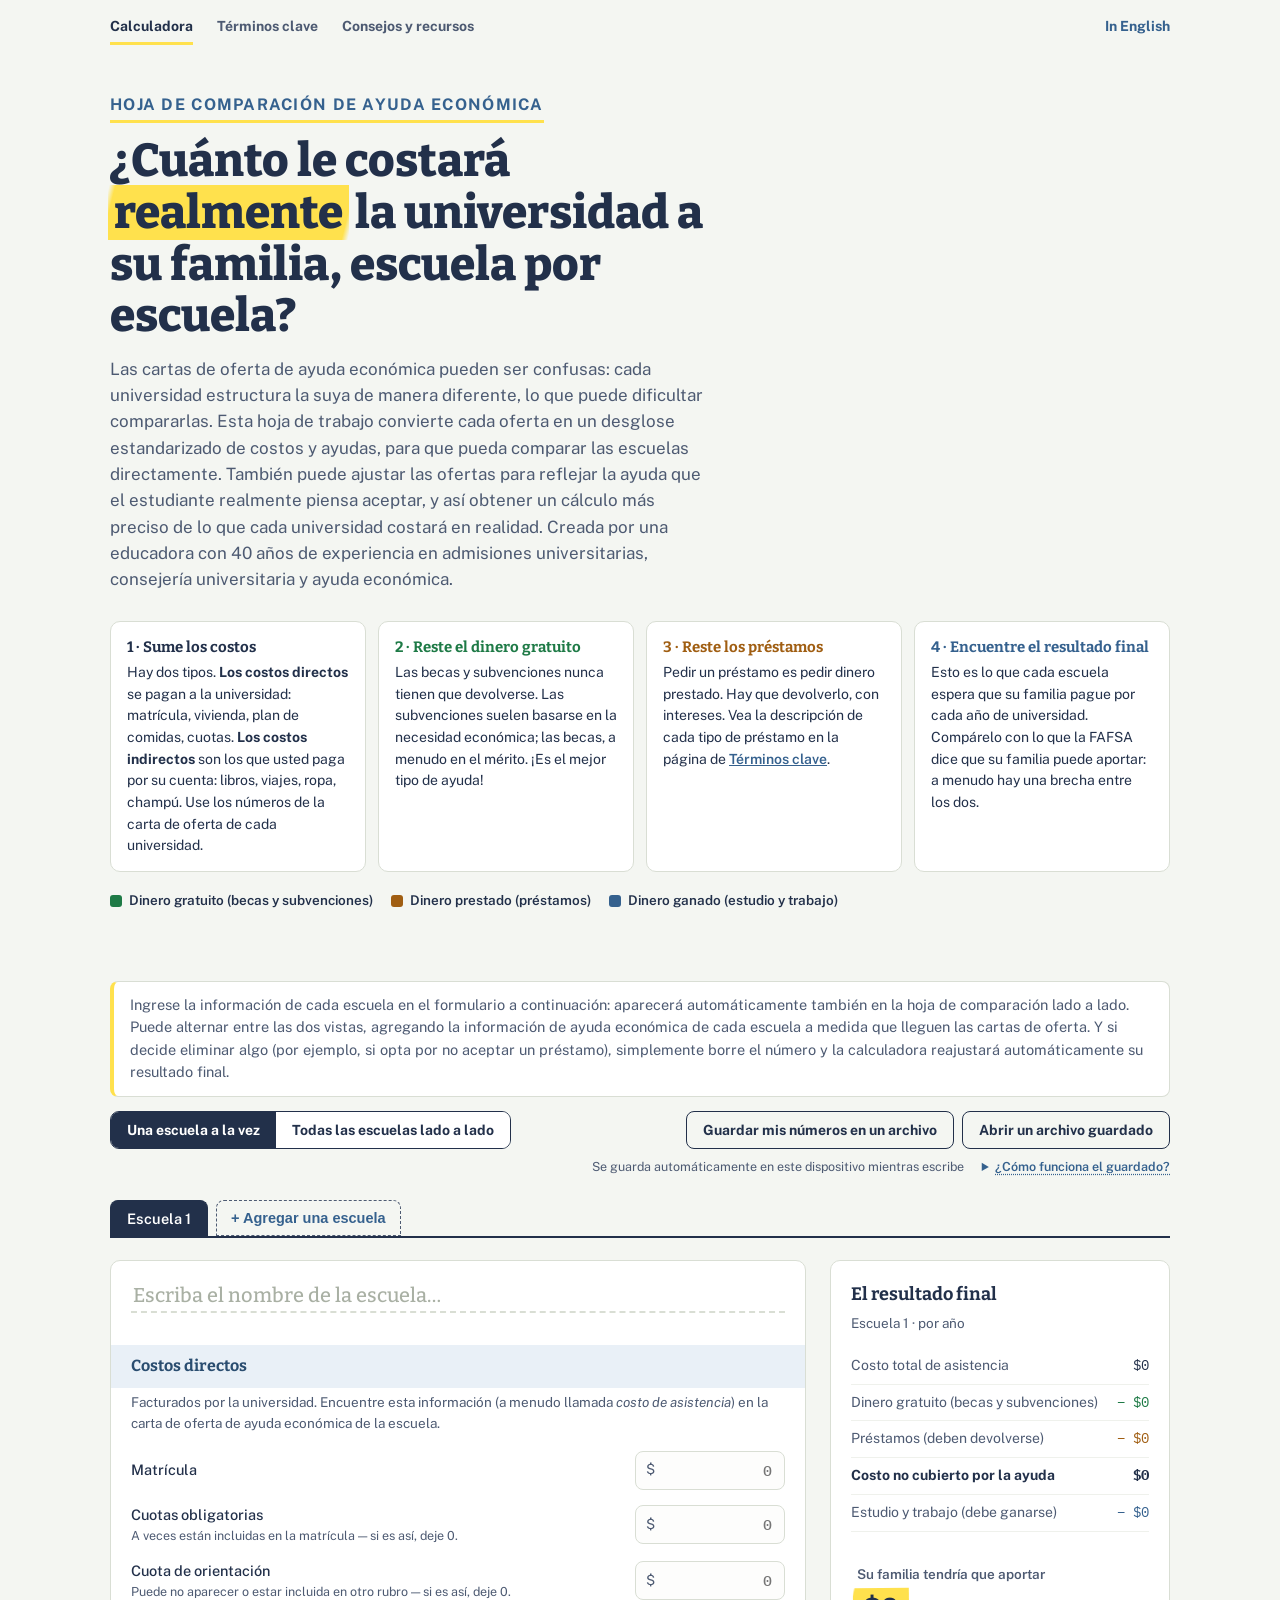
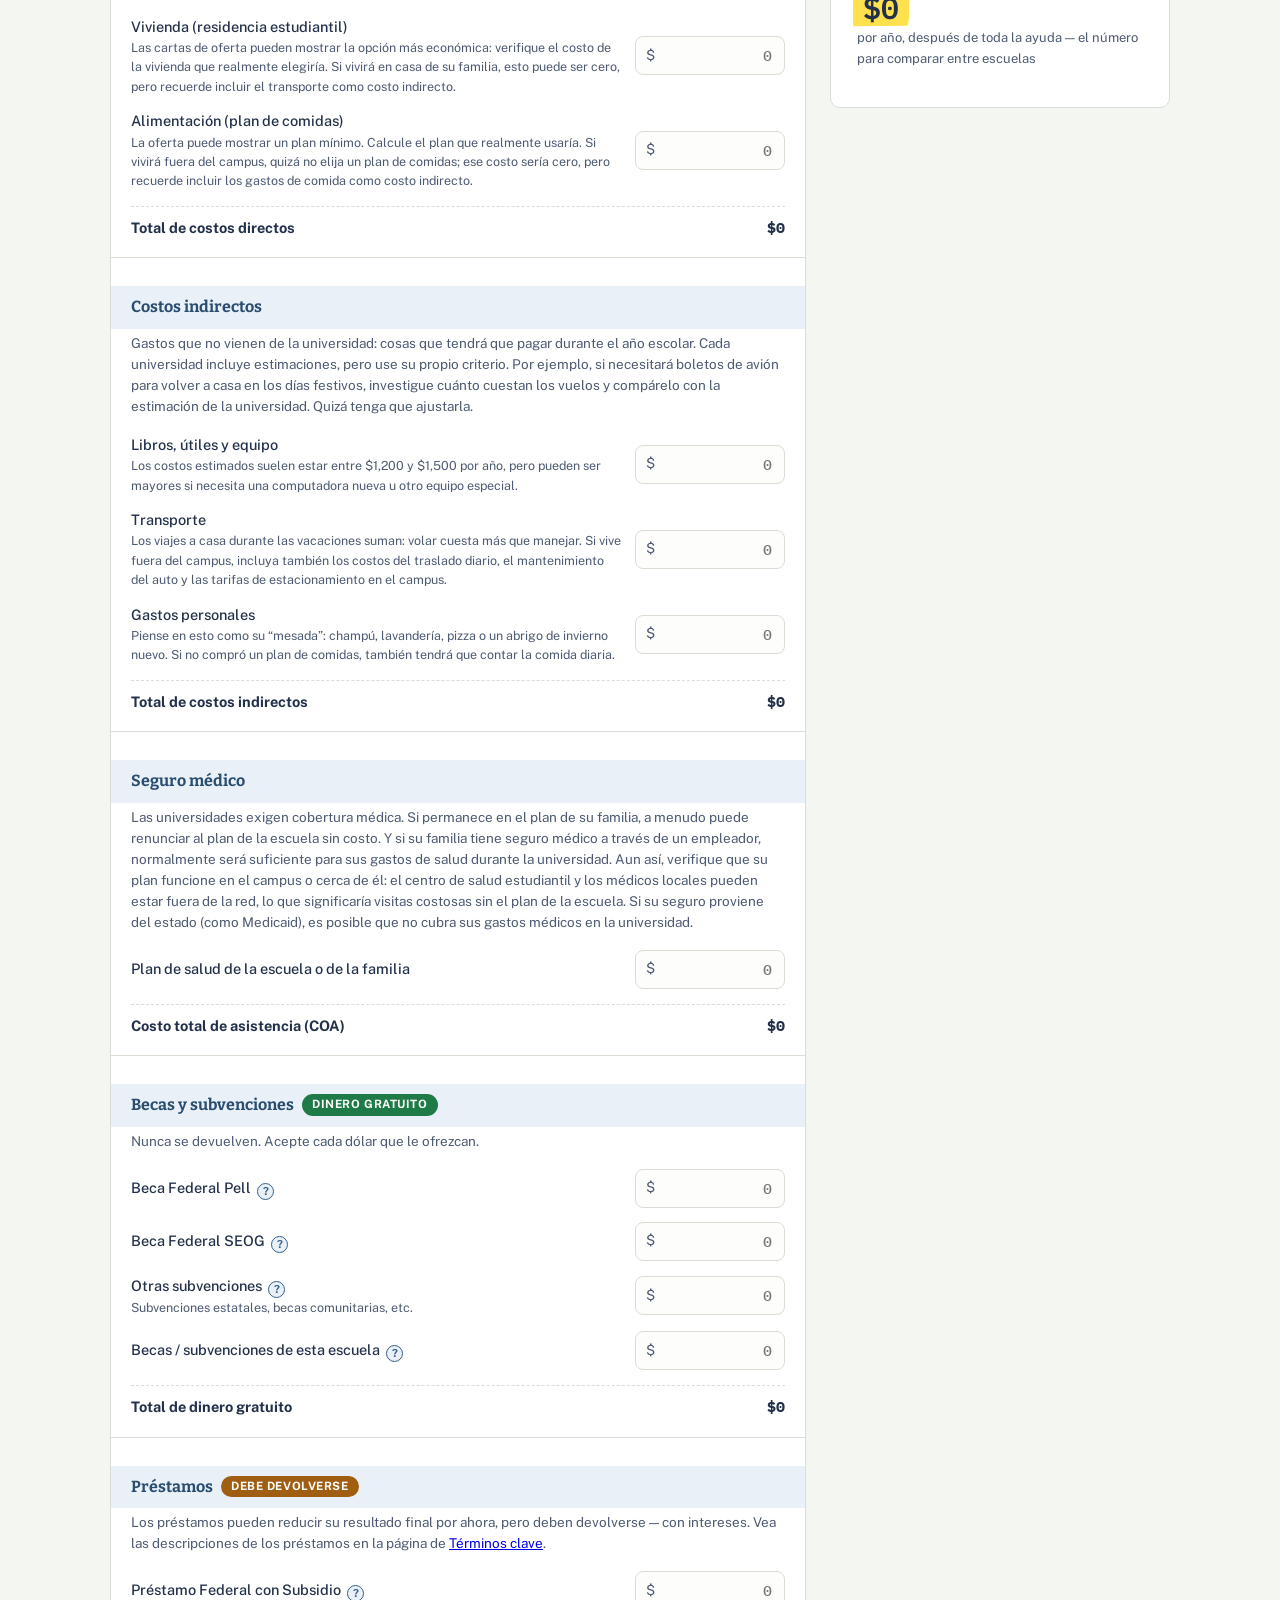
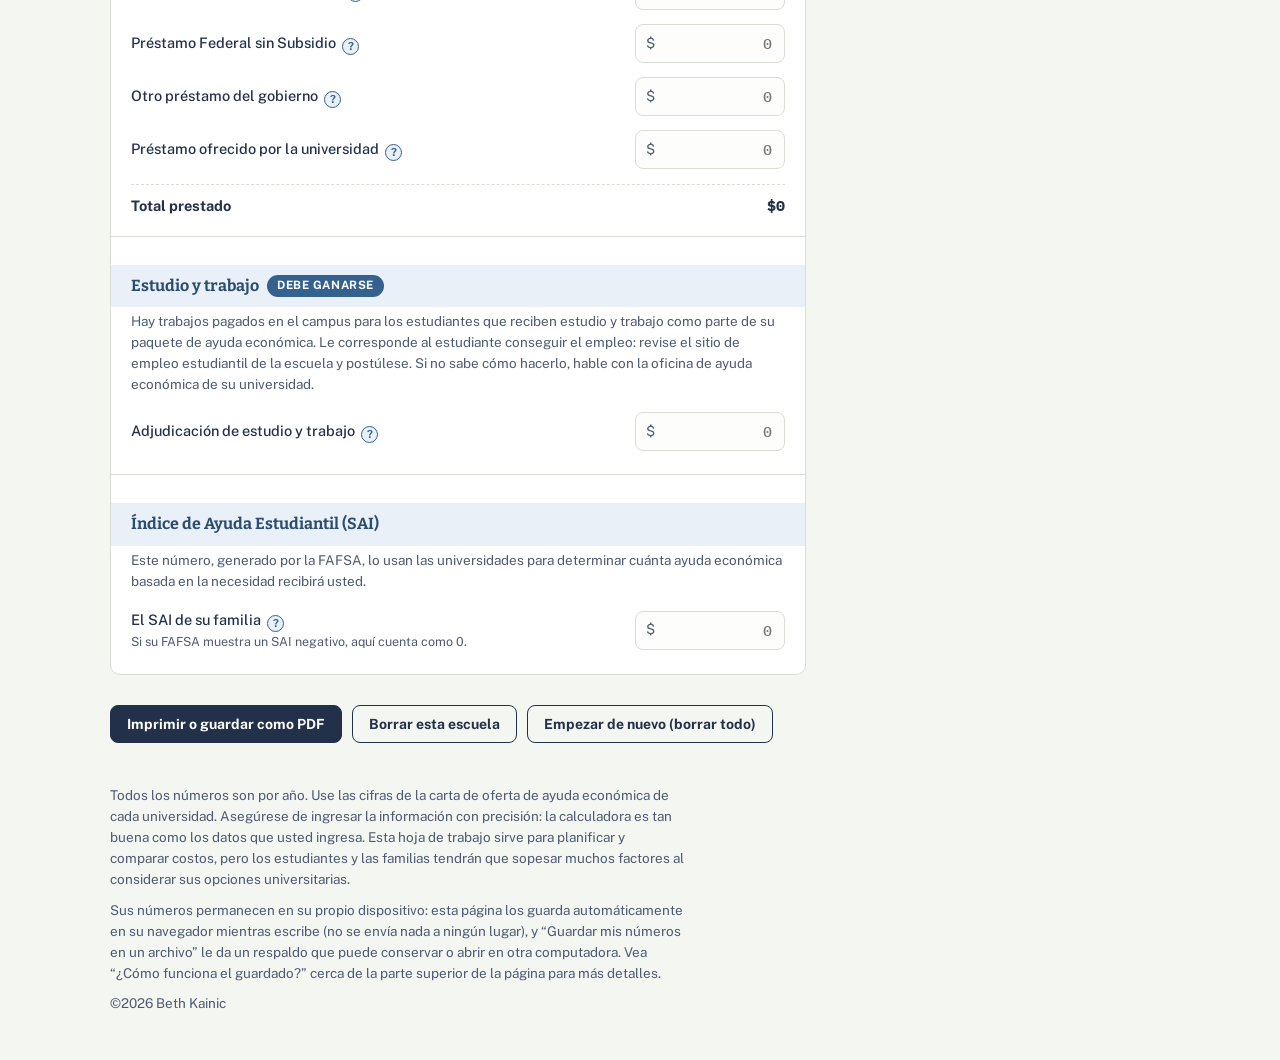
==== commit 22efc6f8: "Add files via upload" ====
--- a/index-es.html
+++ b/index-es.html
@@ -135,7 +135,7 @@
         { id: "tuition", label: "Matrícula" },
         { id: "fees", label: "Cuotas obligatorias", hint: "A veces están incluidas en la matrícula — si es así, deje 0." },
         { id: "orientation", label: "Cuota de orientación", hint: "Puede no aparecer o estar incluida en otro rubro — si es así, deje 0."},
-        { id: "housing", label: "Vivienda (residencia estudiantil)", hint: "Las cartas de oferta pueden mostrar la opción más económica: verifique el costo de la vivienda que realmente elegiría. Si vivirá en casa de su familia, esto puede ser cero, pero recuerde incluir el transporte diario como costo indirecto." },
+        { id: "housing", label: "Vivienda (residencia estudiantil)", hint: "Las cartas de oferta pueden mostrar la opción más económica: verifique el costo de la vivienda que realmente elegiría. Si vivirá en casa de su familia, esto puede ser cero, pero recuerde incluir el transporte como costo indirecto." },
         { id: "food", label: "Alimentación (plan de comidas)", hint: "La oferta puede mostrar un plan mínimo. Calcule el plan que realmente usaría. Si vivirá fuera del campus, quizá no elija un plan de comidas; ese costo sería cero, pero recuerde incluir los gastos de comida como costo indirecto." }
       ],
       subtotal: "Total de costos directos", subKey: "direct"
@@ -145,7 +145,7 @@
       note: "Gastos que no vienen de la universidad: cosas que tendrá que pagar durante el año escolar. Cada universidad incluye estimaciones, pero use su propio criterio. Por ejemplo, si necesitará boletos de avión para volver a casa en los días festivos, investigue cuánto cuestan los vuelos y compárelo con la estimación de la universidad. Quizá tenga que ajustarla.",
       fields: [
         { id: "books", label: "Libros, útiles y equipo", hint: "Los costos estimados suelen estar entre $1,200 y $1,500 por año, pero pueden ser mayores si necesita una computadora nueva u otro equipo especial." },
-        { id: "transport", label: "Transporte", hint: "Los viajes a casa durante las vacaciones suman: volar cuesta más que manejar. Si vive fuera del campus, incluya también el costo del traslado diario." },
+        { id: "transport", label: "Transporte", hint: "Los viajes a casa durante las vacaciones suman: volar cuesta más que manejar. Si vive fuera del campus, incluya también los costos del traslado diario, el mantenimiento del auto y las tarifas de estacionamiento en el campus." },
         { id: "personal", label: "Gastos personales", hint: "Piense en esto como su \u201Cmesada\u201D: champú, lavandería, pizza o un abrigo de invierno nuevo. Si no compró un plan de comidas, también tendrá que contar la comida diaria." }
       ],
       subtotal: "Total de costos indirectos", subKey: "indirect"
@@ -190,7 +190,7 @@
     },
     {
       id: "family", legend: "Índice de Ayuda Estudiantil (SAI)", badge: null,
-      note: "Esto es lo que la FAFSA dice que su familia puede aportar. Es el mismo número para todas las escuelas.",
+      note: "Este número, generado por la FAFSA, lo usan las universidades para determinar cuánta ayuda económica basada en la necesidad recibirá usted.",
       fields: [
         { id: "sai", label: "El SAI de su familia", hint: "Si su FAFSA muestra un SAI negativo, aquí cuenta como 0." }
       ],
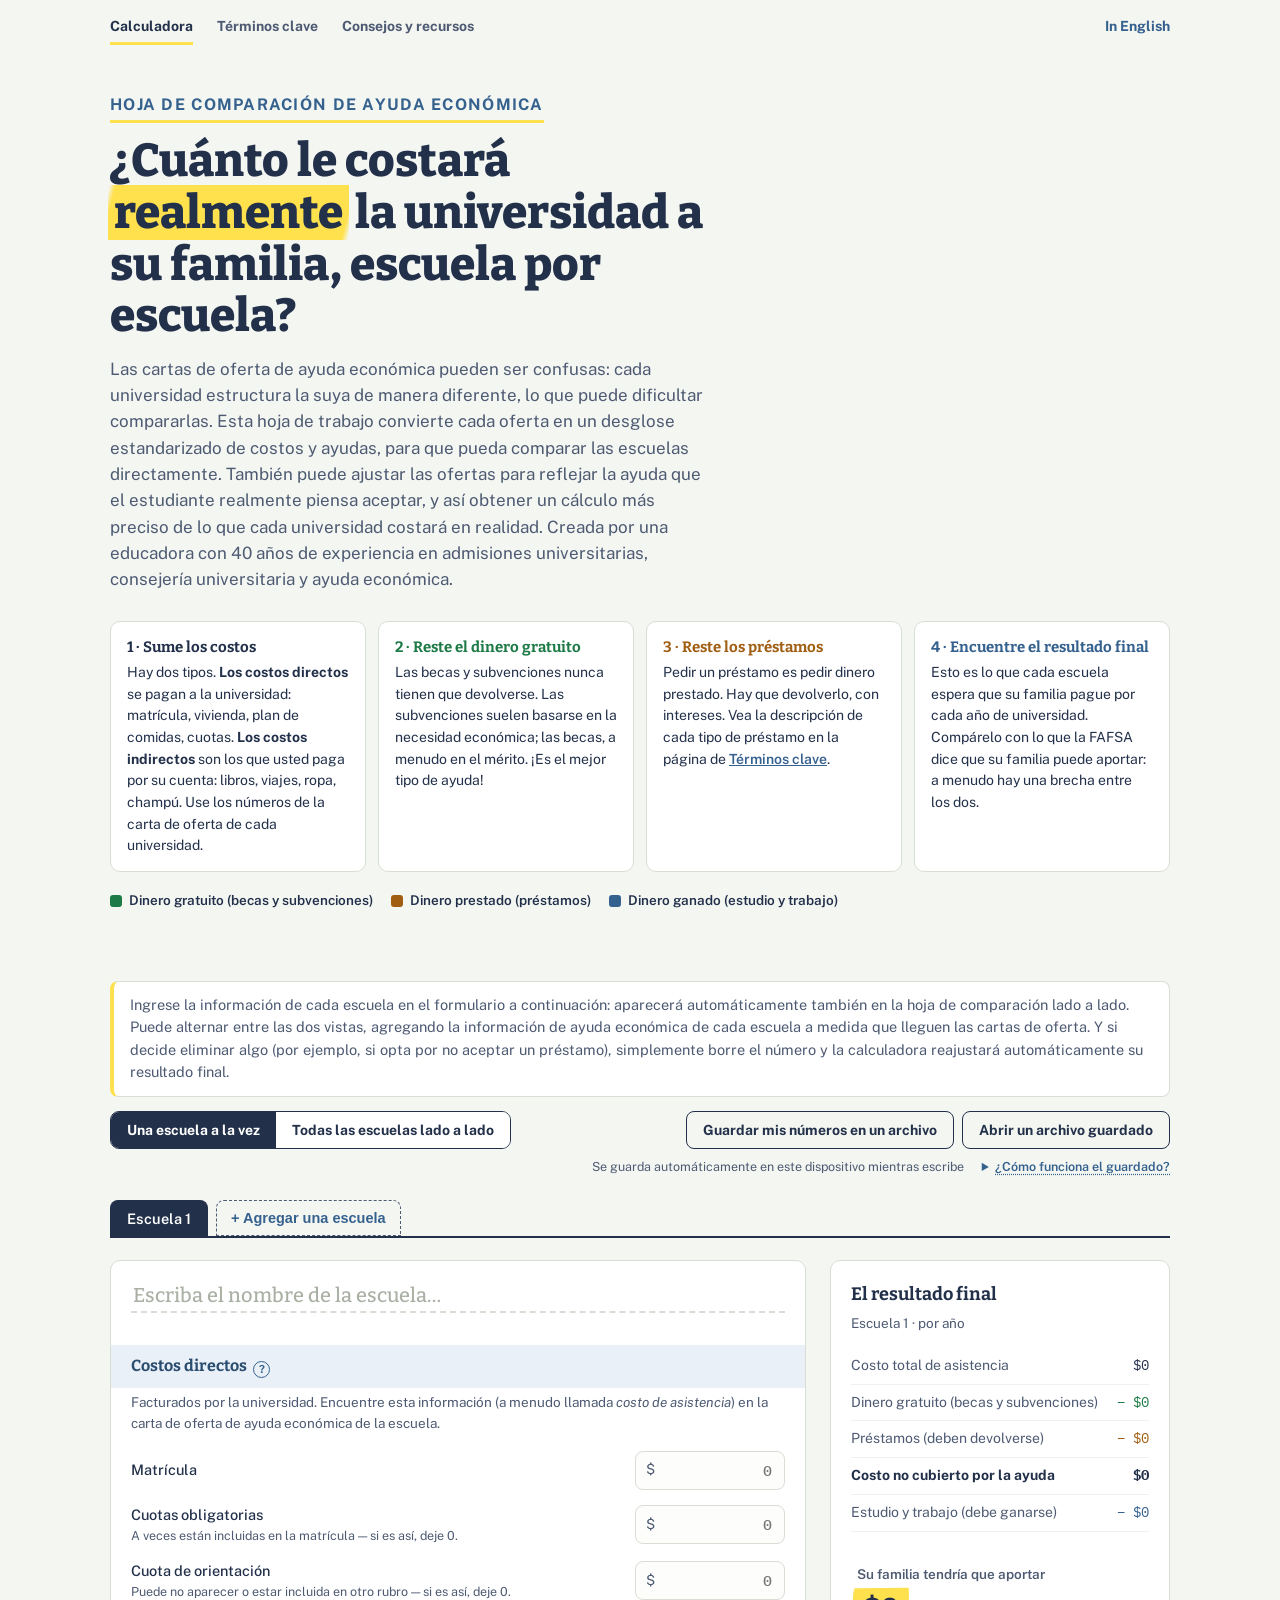
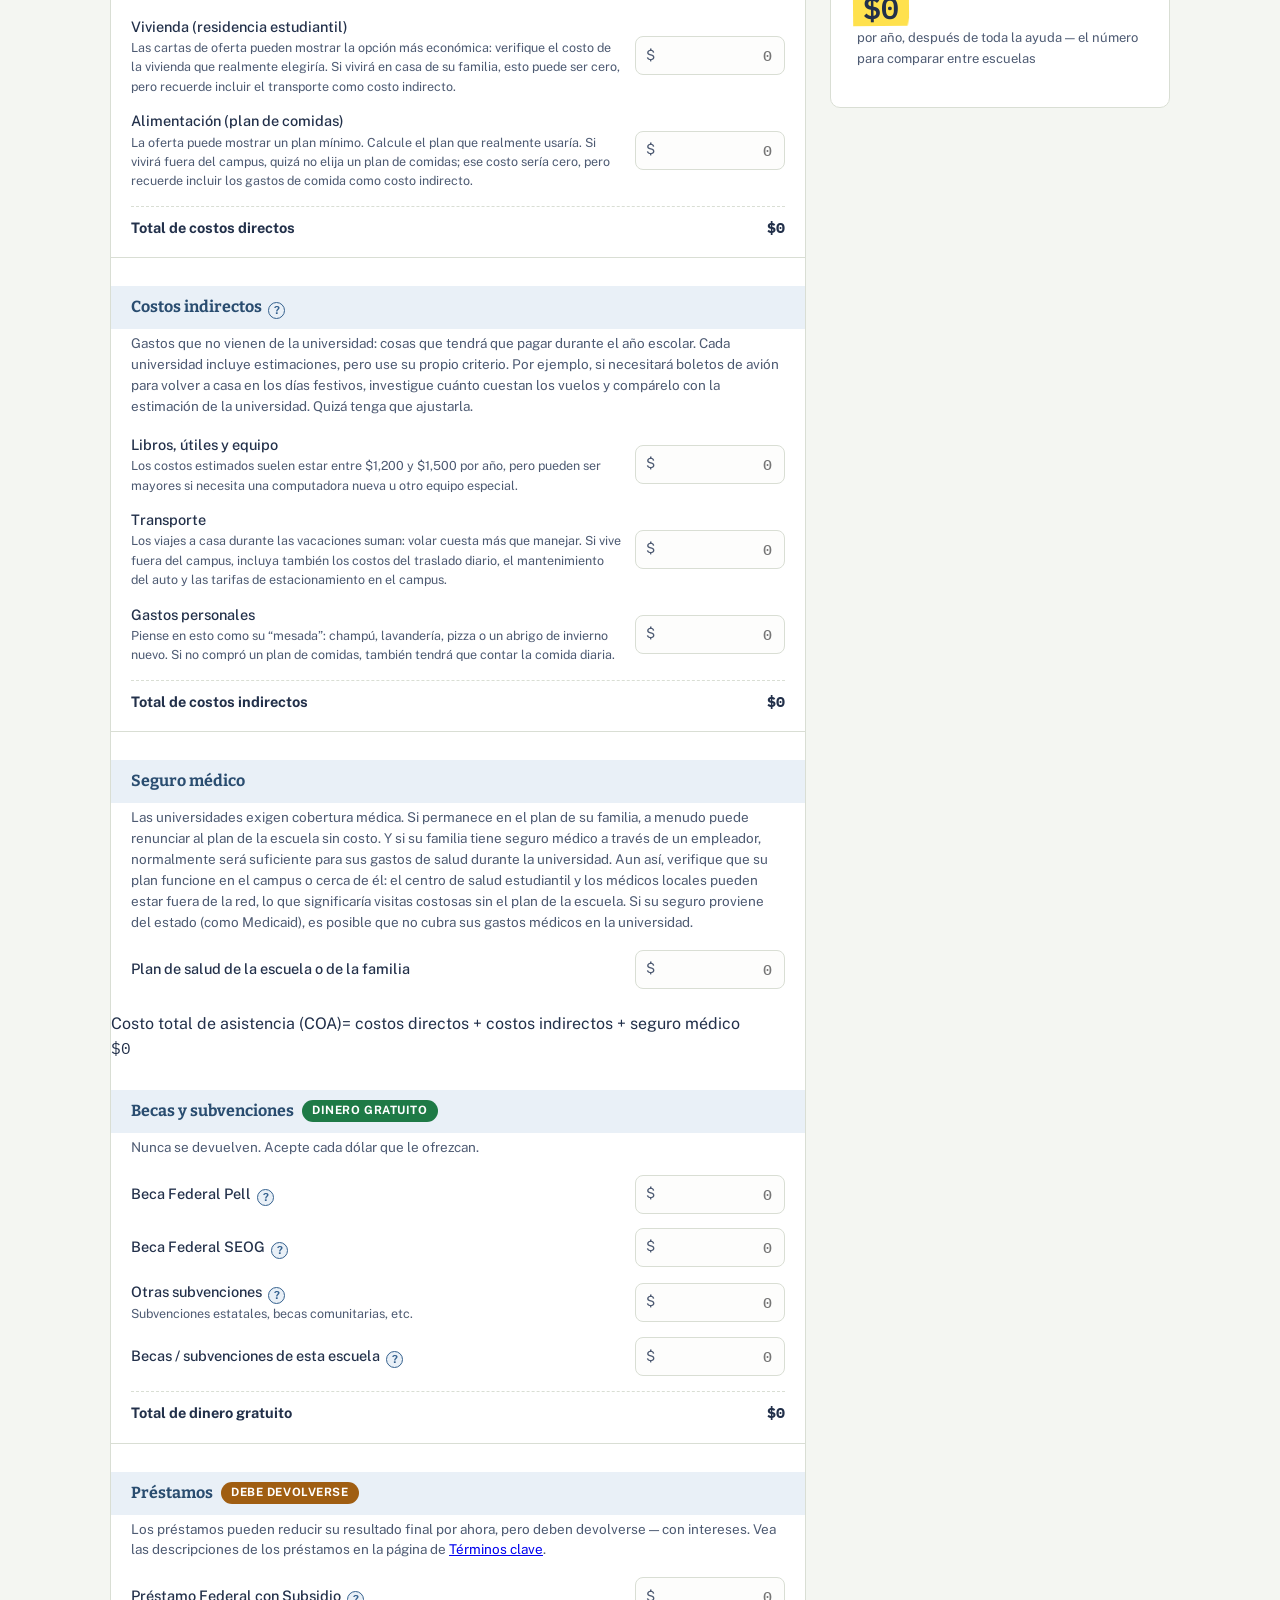
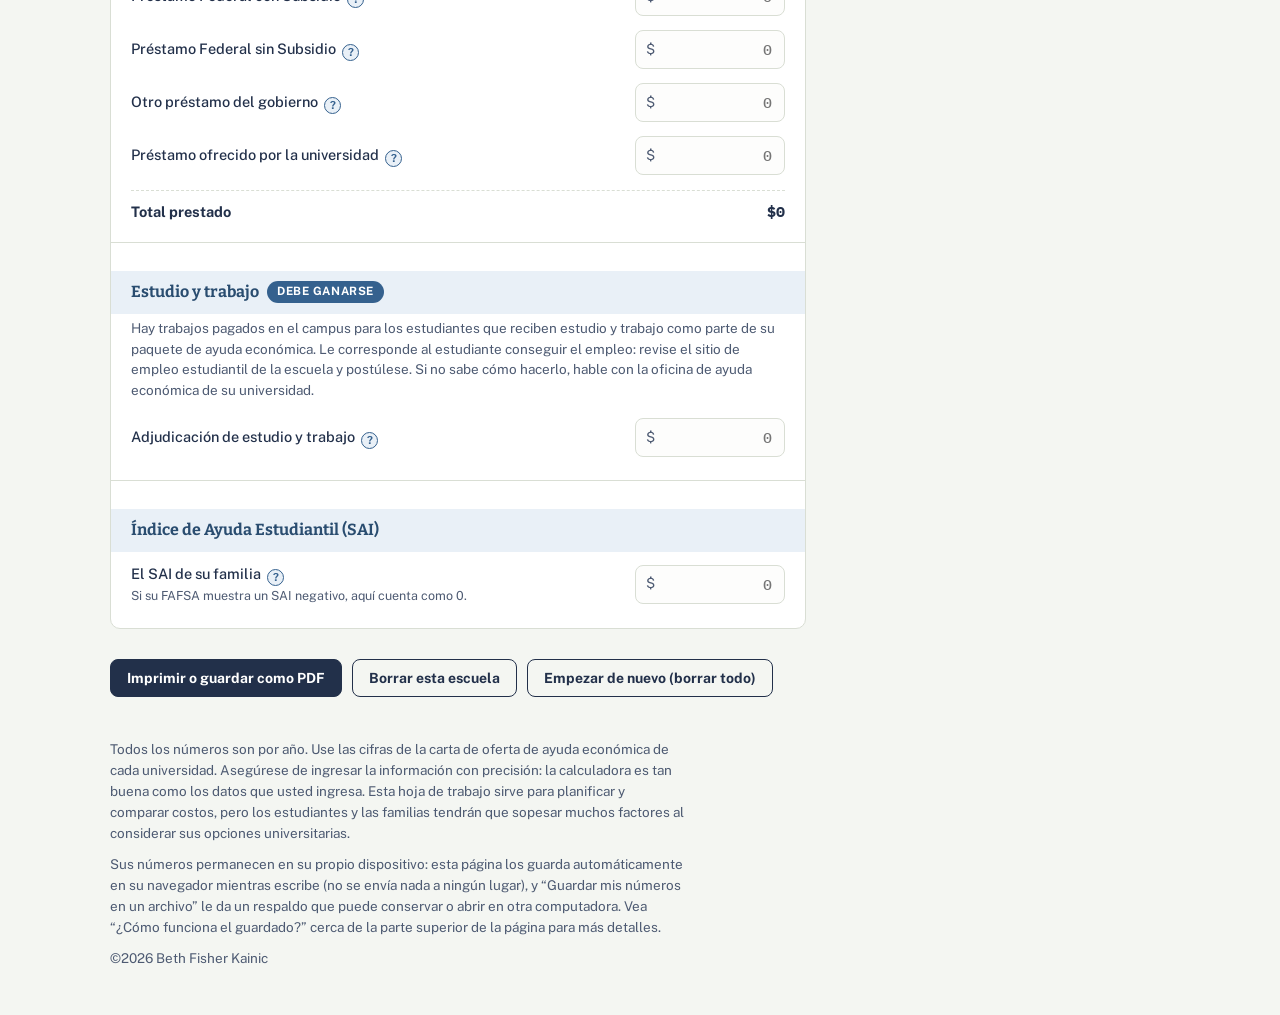
==== commit 1d1e9981: "Add files via upload" ====
--- a/index-es.html
+++ b/index-es.html
@@ -118,7 +118,7 @@
   <footer>
     <p>Todos los números son por año. Use las cifras de la carta de oferta de ayuda económica de cada universidad. Asegúrese de ingresar la información con precisión: la calculadora es tan buena como los datos que usted ingresa. Esta hoja de trabajo sirve para planificar y comparar costos, pero los estudiantes y las familias tendrán que sopesar muchos factores al considerar sus opciones universitarias.</p>
     <p style="margin-top:10px">Sus números permanecen en su propio dispositivo: esta página los guarda automáticamente en su navegador mientras escribe (no se envía nada a ningún lugar), y “Guardar mis números en un archivo” le da un respaldo que puede conservar o abrir en otra computadora. Vea “¿Cómo funciona el guardado?” cerca de la parte superior de la página para más detalles.</p>
-    <p style="margin-top:10px">©2026 Beth Kainic</p>
+    <p style="margin-top:10px">©2026 Beth Fisher Kainic</p>
   </footer>
 </div>
 
@@ -190,7 +190,7 @@
     },
     {
       id: "family", legend: "Índice de Ayuda Estudiantil (SAI)", badge: null,
-      note: "Este número, generado por la FAFSA, lo usan las universidades para determinar cuánta ayuda económica basada en la necesidad recibirá usted.",
+      note: null,
       fields: [
         { id: "sai", label: "El SAI de su familia", hint: "Si su FAFSA muestra un SAI negativo, aquí cuenta como 0." }
       ],
@@ -239,7 +239,7 @@
       if (!raw) return;
       var data = JSON.parse(raw);
       if (data && Array.isArray(data.schools) && data.schools.length) {
-        schools = data.schools.slice(0, 10).map(sanitizeSchool);
+        schools = data.schools.slice(0, 20).map(sanitizeSchool);
       }
     } catch (e) { /* corrupted data — start fresh */ }
   }
@@ -316,7 +316,7 @@
       b.addEventListener("click", function () { active = i; renderAll(); });
       bar.appendChild(b);
     });
-    if (schools.length < 10) {
+    if (schools.length < 20) {
       var add = document.createElement("button");
       add.className = "tab-add";
       add.textContent = "+ Agregar una escuela";
@@ -346,12 +346,18 @@
           '<input type="text" inputmode="decimal" id="f_' + f.id + '" data-field="' + f.id + '" value="' + esc(s[f.id]) + '" placeholder="0">' +
           "</div></div>";
       });
-      if (sec.subtotal) {
-        html += '<div class="subtotal-row"><span>' + sec.subtotal + '</span><span class="money" id="sub_' + sec.id + '"></span></div>';
+      if (sec.id === "insurance") {
+        html += '<div style="clear:both;height:10px"></div>';
+        html += "</fieldset>";
+        html += '<div class="coa-band"><div class="coa-text"><span class="coa-label">' + sec.subtotal + '</span><span class="coa-sub">= costos directos + costos indirectos + seguro médico</span></div><span class="money" id="sub_insurance"></span></div>';
       } else {
-        html += '<div style="clear:both;height:10px"></div>';
+        if (sec.subtotal) {
+          html += '<div class="subtotal-row"><span>' + sec.subtotal + '</span><span class="money" id="sub_' + sec.id + '"></span></div>';
+        } else {
+          html += '<div style="clear:both;height:10px"></div>';
+        }
+        html += "</fieldset>";
       }
-      html += "</fieldset>";
     });
     html += "</div>";
     host.innerHTML = html;
@@ -434,7 +440,7 @@
     var host = document.getElementById("tableHost");
     var n = schools.length;
 
-    var addCol = n < 8;
+    var addCol = n < 20;
     var emptyCell = addCol ? '<td class="td-empty"></td>' : "";
     var totalCols = n + 1 + (addCol ? 1 : 0);
 
@@ -457,7 +463,7 @@
         html += emptyCell + "</tr>";
       });
       if (sec.subtotal) {
-        html += '<tr class="t-sub ' + (sec.rowClass || "") + '"><td>' + sec.subtotal + "</td>";
+        html += '<tr class="' + (sec.id === "insurance" ? "t-sub t-coa" : "t-sub " + (sec.rowClass || "")) + '"><td>' + sec.subtotal + "</td>";
         schools.forEach(function (s, i) {
           html += '<td class="money" data-tsub="' + sec.subKey + '-' + i + '"></td>';
         });
@@ -577,7 +583,7 @@
       try {
         var data = JSON.parse(reader.result);
         if (data && Array.isArray(data.schools) && data.schools.length) {
-          schools = data.schools.slice(0, 10).map(sanitizeSchool);
+          schools = data.schools.slice(0, 20).map(sanitizeSchool);
           active = 0;
           changed(); renderAll();
           flashStatus("Archivo cargado: " + schools.length + " escuela" + (schools.length > 1 ? "s" : "") + " \u2713");
@@ -594,7 +600,7 @@
 
   // ---------- Add a school (shared by all views) ----------
   function addSchool() {
-    if (schools.length >= 10) { alert("Puede comparar hasta 10 escuelas."); return; }
+    if (schools.length >= 20) { alert("Puede comparar hasta 20 escuelas."); return; }
     schools.push(blankSchool());
     active = schools.length - 1;
     changed(); renderAll();
@@ -623,7 +629,9 @@
 
   // ---------- Term tooltips (hover on desktop, tap on mobile) ----------
   var TERM_DEFS = {
-    pell: { match: "Beca Federal Pell", short: "Dinero gratuito del Gobierno Federal, según la necesidad económica. Nunca se devuelve.", glossary: "pell" },
+    secDirect: { match: "Costos directos", short: "Costos que el estudiante paga directamente a la universidad \u2014 matrícula, vivienda, plan de comidas, cuotas.", glossary: "direct-indirect" },
+    secIndirect: { match: "Costos indirectos", short: "Costos que el estudiante paga por su cuenta \u2014 libros, viajes, artículos personales. La universidad nunca se los factura, pero son reales.", glossary: "direct-indirect" },
+    pell: { match: "Beca Federal Pell", short: "Dinero gratuito del gobierno federal, según la necesidad económica. Nunca se devuelve.", glossary: "pell" },
     seog: { match: "Beca Federal SEOG", short: "Dinero federal gratuito adicional para estudiantes con alta necesidad. Los fondos son limitados \u2014 solicitar temprano importa. Nunca se devuelve.", glossary: "seog" },
     schoolGrant: { match: "Becas / subvenciones de esta escuela", short: "Dinero gratuito de la propia universidad: subvenciones por necesidad o becas por mérito. Nunca se devuelve.", glossary: "school-grants" },
     otherGrant: { match: "Otras subvenciones", short: "Dinero gratuito de estados, fundaciones, grupos religiosos u organizaciones locales. A menudo es solo por un año.", glossary: "outside-grants" },
@@ -632,7 +640,7 @@
     otherGovLoan: { match: "Otro préstamo del gobierno", short: "Otros préstamos del gobierno, como el PLUS para padres. Las tasas pueden ser más altas que las de los préstamos federales para estudiantes.", glossary: "other-loans" },
     collegeLoan: { match: "Préstamo ofrecido por la universidad", short: "Un préstamo de la propia escuela. Compare con cuidado su tasa de interés con la de los préstamos federales antes de aceptarlo.", glossary: "other-loans" },
     workStudy: { match: "Adjudicación de estudio y trabajo", short: "Dinero que se gana con un trabajo de medio tiempo en el campus durante el año. El estudiante debe solicitar el empleo y mantenerlo.", glossary: "work-study" },
-    sai: { match: "El SAI de su familia", short: "El Índice de Ayuda Estudiantil: el cálculo de la FAFSA de lo que su familia puede aportar por año. Es el mismo número para todas las escuelas.", glossary: "sai" }
+    sai: { match: "El SAI de su familia", short: "Un número generado por la FAFSA que las universidades usan para determinar cuánta ayuda económica basada en la necesidad puede recibir usted.", glossary: "sai" }
   };
   var tipEl = null, tipFor = null, hoverTimer = null;
   function closeTip() {
@@ -676,6 +684,13 @@
   document.addEventListener("keydown", function (e) { if (e.key === "Escape") closeTip(); });
   window.addEventListener("scroll", closeTip, { passive: true });
   function decorateTerms() {
+    document.querySelectorAll("#formHost legend").forEach(function (lg) {
+      if (lg.querySelector(".term-info")) return;
+      var text = (lg.childNodes[0] && lg.childNodes[0].nodeValue ? lg.childNodes[0].nodeValue : "").trim();
+      Object.keys(TERM_DEFS).forEach(function (key) {
+        if (TERM_DEFS[key].match === text) lg.appendChild(makeInfoBtn(key));
+      });
+    });
     Object.keys(TERM_DEFS).forEach(function (key) {
       var lab = document.querySelector('label[for="f_' + key + '"]');
       if (lab && !lab.querySelector(".term-info")) {
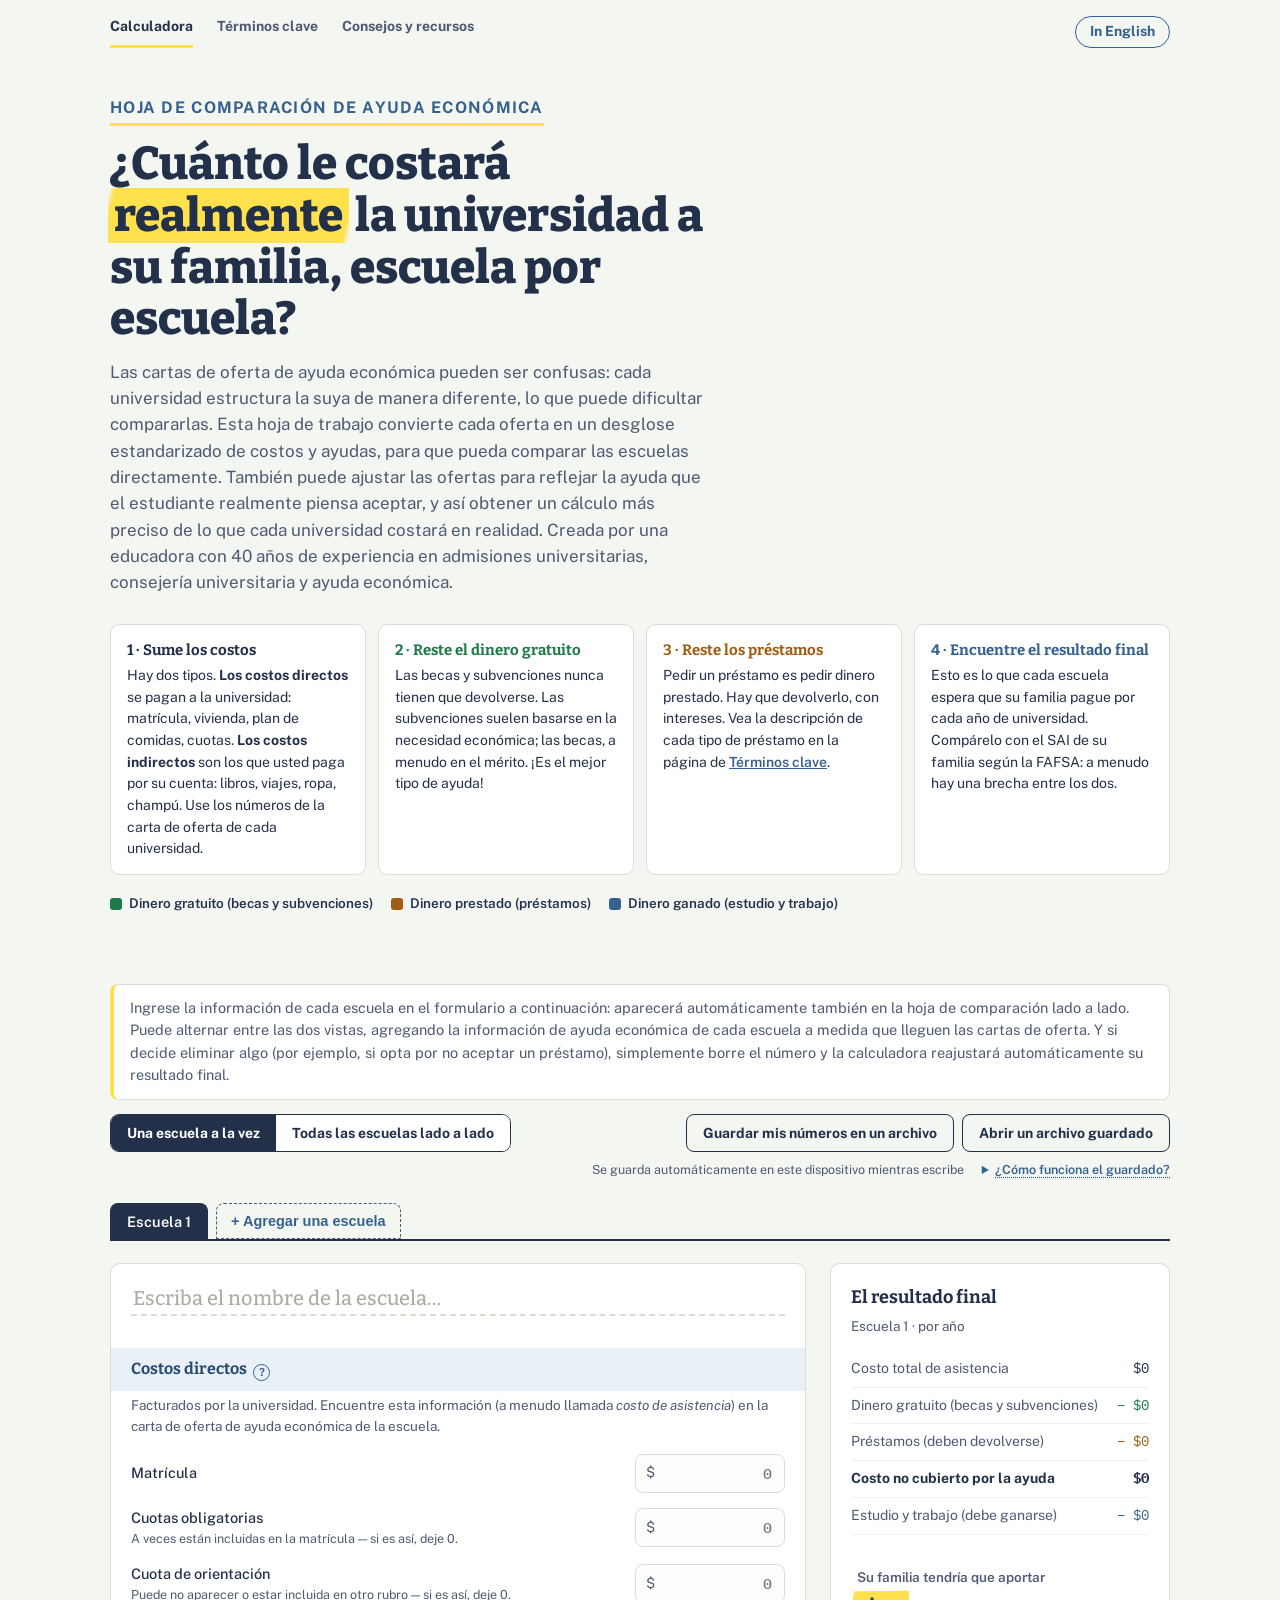
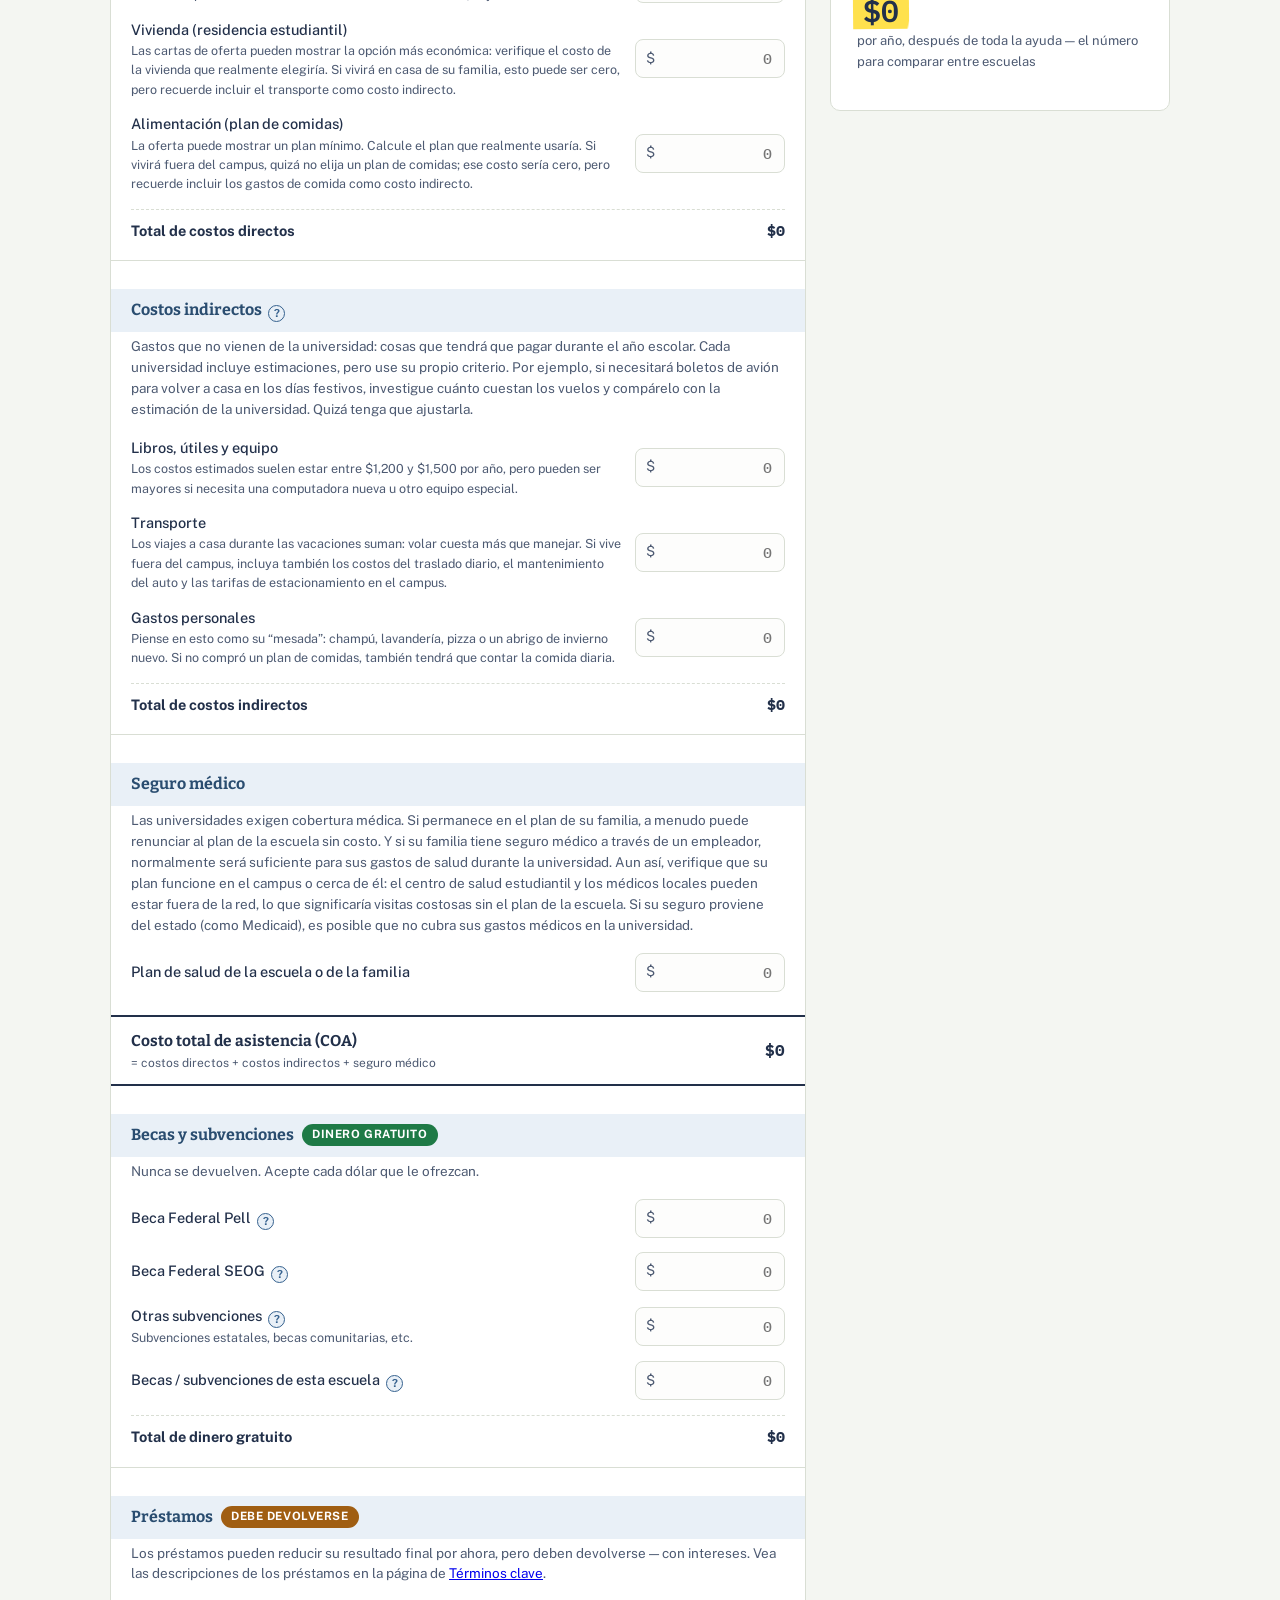
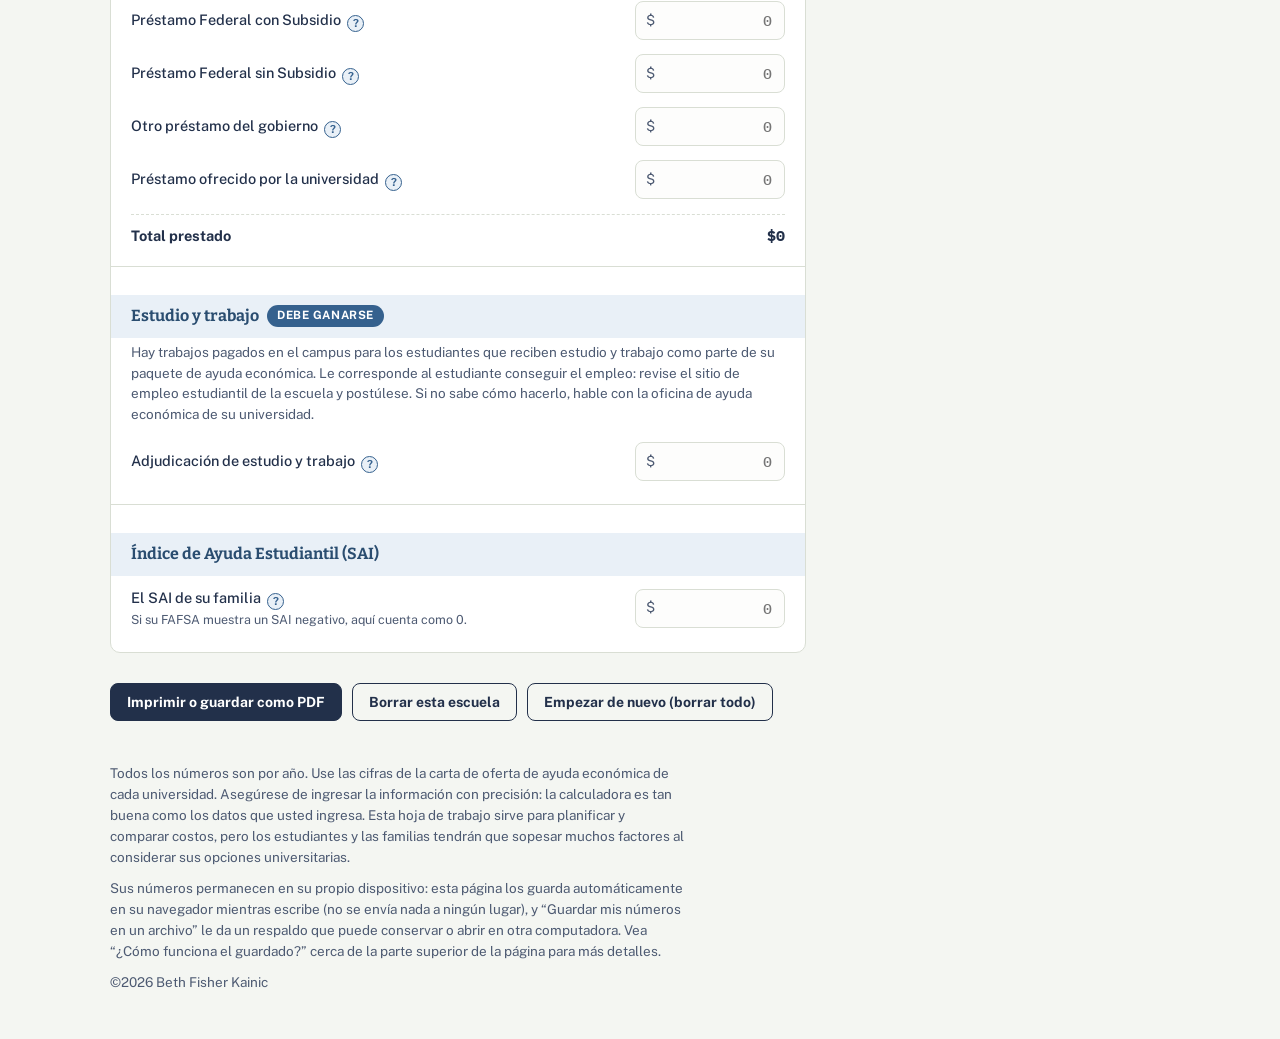
==== commit c35972a4: "Add files via upload" ====
--- a/index-es.html
+++ b/index-es.html
@@ -43,7 +43,7 @@
       <div class="step"><b>1 · Sume los costos</b>Hay dos tipos. <b style="display:inline;font-family:inherit;font-size:inherit">Los costos directos</b> se pagan a la universidad: matrícula, vivienda, plan de comidas, cuotas. <b style="display:inline;font-family:inherit;font-size:inherit">Los costos indirectos</b> son los que usted paga por su cuenta: libros, viajes, ropa, champú. Use los números de la carta de oferta de cada universidad.</div>
       <div class="step step-grant"><b>2 · Reste el dinero gratuito</b>Las becas y subvenciones nunca tienen que devolverse. Las subvenciones suelen basarse en la necesidad económica; las becas, a menudo en el mérito. ¡Es el mejor tipo de ayuda!</div>
       <div class="step step-loan"><b>3 · Reste los préstamos</b>Pedir un préstamo es pedir dinero prestado. Hay que devolverlo, con intereses. Vea la descripción de cada tipo de préstamo en la página de <a href="terms-es.html#subsidized-unsubsidized" style="color:var(--work);font-weight:600">Términos clave</a>.</div>
-      <div class="step step-work"><b>4 · Encuentre el resultado final</b>Esto es lo que cada escuela espera que su familia pague por cada año de universidad. Compárelo con lo que la FAFSA dice que su familia puede aportar: a menudo hay una brecha entre los dos.</div>
+      <div class="step step-work"><b>4 · Encuentre el resultado final</b>Esto es lo que cada escuela espera que su familia pague por cada año de universidad. Compárelo con el SAI de su familia según la FAFSA: a menudo hay una brecha entre los dos.</div>
     </div>
 
     <div class="legend" aria-hidden="true">
@@ -417,9 +417,9 @@
       if (c.sai > 0 || !gapGood) {
         html += '<div class="gap-note ' + (gapGood ? "" : "gap-bad") + '">';
         if (gapGood) {
-          html += "Buenas noticias: esto está en o por debajo del SAI de su familia de <b>" + fmt(c.sai) + "</b>. Según la FAFSA, esta escuela está dentro de lo que su familia puede pagar.";
+          html += "Buenas noticias: lo que esta escuela pide está en o por debajo del SAI de su familia de <b>" + fmt(c.sai) + "</b> \u2014 el número de referencia de su FAFSA.";
         } else {
-          html += "La FAFSA dice que su familia puede aportar <b>" + fmt(c.sai) + "</b> \u2014 así que hay una brecha de <b>" + fmt(c.gap) + "</b> que esta escuela no está cubriendo. Esa brecha requeriría becas externas, ingresos adicionales o préstamos privados. También es una razón válida para apelar su oferta de ayuda.";
+          html += "El SAI de su familia es <b>" + fmt(c.sai) + "</b> \u2014 así que esta escuela pide <b>" + fmt(c.gap) + "</b> más que ese número de referencia. Esa brecha requeriría becas externas, ingresos adicionales o préstamos privados. También es una razón válida para apelar su oferta de ayuda.";
         }
         html += "</div>";
       }
--- a/styles.css
+++ b/styles.css
@@ -374,4 +374,22 @@
   .content-section { margin-top: 26px; }
   .content-section h2 { font-family: "Bitter", serif; font-size: 24px; margin-bottom: 12px; }
 
-  .site-nav .lang { margin-left: auto; color: var(--work); }
+  .site-nav .lang {
+    margin-left: auto; color: var(--work);
+    border: 1.5px solid var(--work); border-radius: 20px; padding: 4px 14px;
+  }
+  .site-nav .lang:hover { background: var(--work); color: #fff; }
+
+  /* ---------- COA summary band ---------- */
+  .coa-band {
+    display: flex; justify-content: space-between; align-items: center; gap: 12px;
+    border-top: 2px solid var(--ink); border-bottom: 2px solid var(--ink);
+    background: #fff; padding: 12px 20px;
+  }
+  .coa-band .coa-label { font-family: "Bitter", serif; font-weight: 700; font-size: 15.5px; display: block; }
+  .coa-band .coa-sub { display: block; font-size: 12px; color: var(--ink-soft); margin-top: 1px; }
+  .coa-band .money { font-weight: 700; font-size: 16px; white-space: nowrap; }
+  .cost-table .t-coa td {
+    background: #fff; border-top: 2px solid var(--ink); border-bottom: 2px solid var(--ink); font-size: 14px;
+  }
+  .cost-table .t-coa td:first-child { background: #fff; }
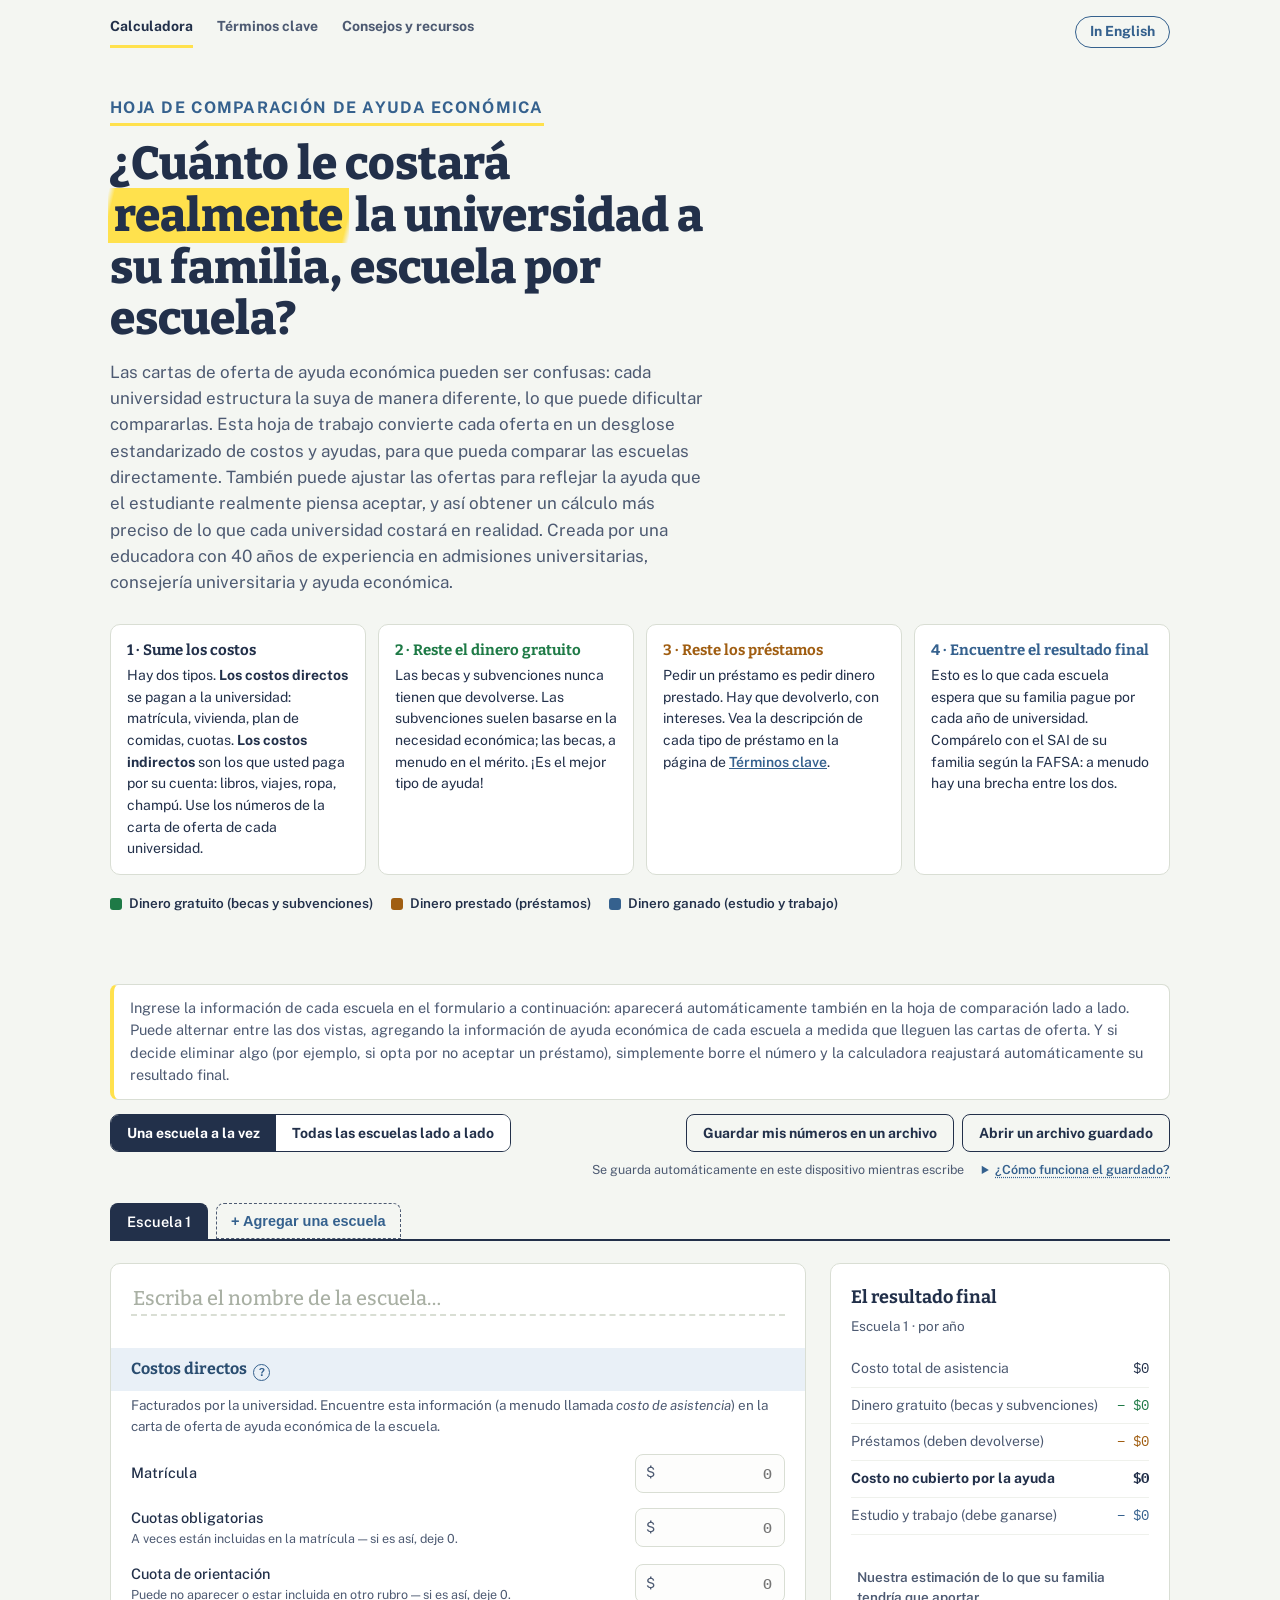
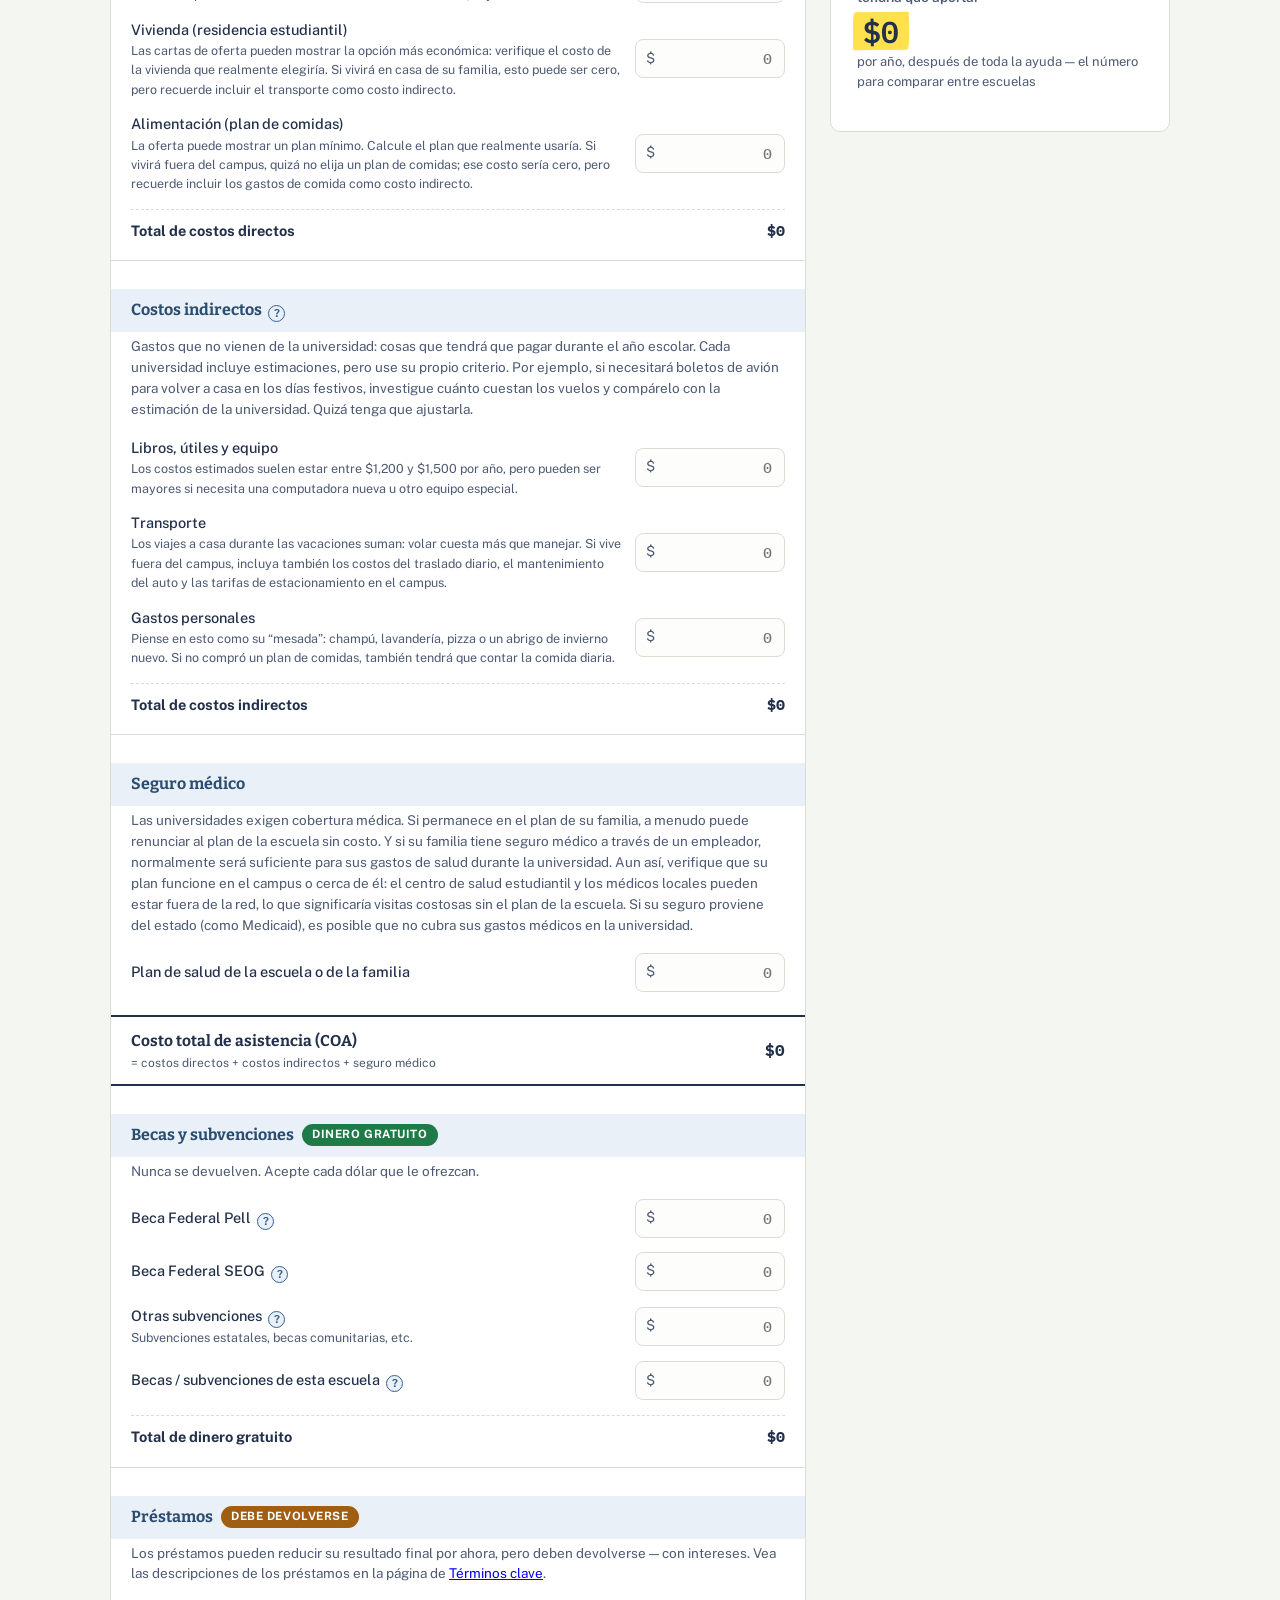
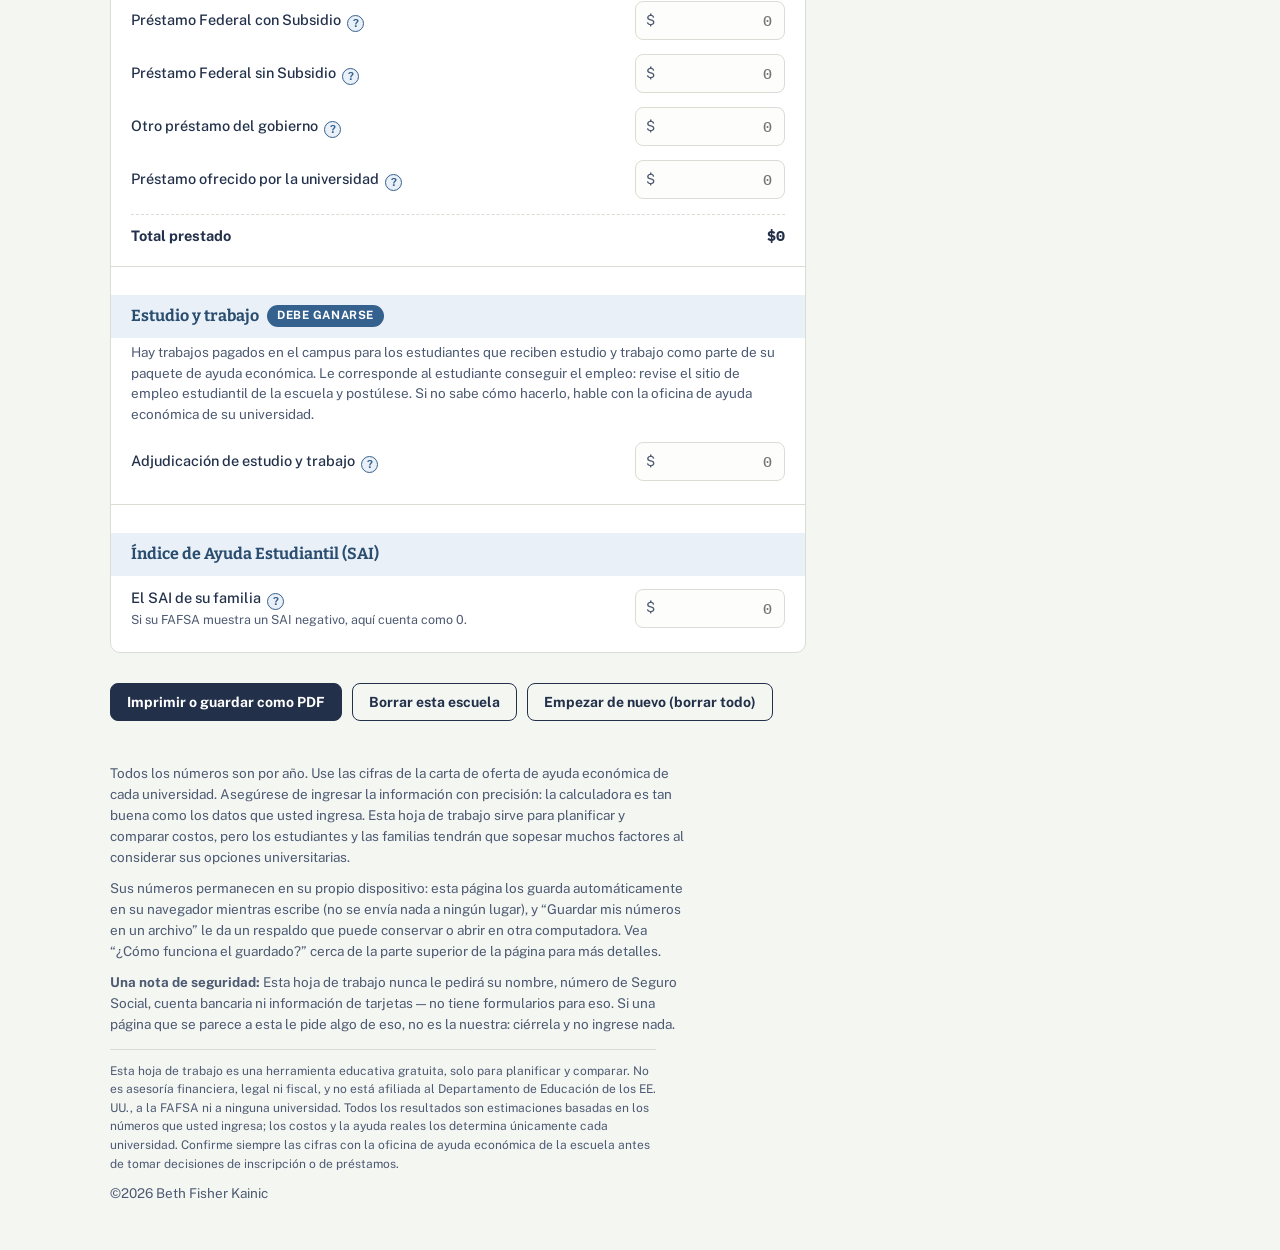
==== commit 06be3cda: "Add files via upload" ====
--- a/index-es.html
+++ b/index-es.html
@@ -4,6 +4,7 @@
 <meta charset="UTF-8">
 <meta name="viewport" content="width=device-width, initial-scale=1.0">
 <title>Hoja de Comparación de Ayuda Económica — ¿Cuánto Costará Realmente la Universidad?</title>
+<link rel="canonical" href="https://jakainic.github.io/financial-aid-comparison/index-es.html">
 <link rel="alternate" hreflang="en" href="https://jakainic.github.io/financial-aid-comparison/index.html">
 <link rel="alternate" hreflang="es" href="https://jakainic.github.io/financial-aid-comparison/index-es.html">
 <link rel="alternate" hreflang="x-default" href="https://jakainic.github.io/financial-aid-comparison/index.html">
@@ -118,6 +119,8 @@
   <footer>
     <p>Todos los números son por año. Use las cifras de la carta de oferta de ayuda económica de cada universidad. Asegúrese de ingresar la información con precisión: la calculadora es tan buena como los datos que usted ingresa. Esta hoja de trabajo sirve para planificar y comparar costos, pero los estudiantes y las familias tendrán que sopesar muchos factores al considerar sus opciones universitarias.</p>
     <p style="margin-top:10px">Sus números permanecen en su propio dispositivo: esta página los guarda automáticamente en su navegador mientras escribe (no se envía nada a ningún lugar), y “Guardar mis números en un archivo” le da un respaldo que puede conservar o abrir en otra computadora. Vea “¿Cómo funciona el guardado?” cerca de la parte superior de la página para más detalles.</p>
+        <p style="margin-top:10px"><b>Una nota de seguridad:</b> Esta hoja de trabajo nunca le pedirá su nombre, número de Seguro Social, cuenta bancaria ni información de tarjetas — no tiene formularios para eso. Si una página que se parece a esta le pide algo de eso, no es la nuestra: ciérrela y no ingrese nada.</p>
+    <p class="fine-print">Esta hoja de trabajo es una herramienta educativa gratuita, solo para planificar y comparar. No es asesoría financiera, legal ni fiscal, y no está afiliada al Departamento de Educación de los EE. UU., a la FAFSA ni a ninguna universidad. Todos los resultados son estimaciones basadas en los números que usted ingresa; los costos y la ayuda reales los determina únicamente cada universidad. Confirme siempre las cifras con la oficina de ayuda económica de la escuela antes de tomar decisiones de inscripción o de préstamos.</p>
     <p style="margin-top:10px">©2026 Beth Fisher Kainic</p>
   </footer>
 </div>
@@ -409,7 +412,7 @@
       row("Costo no cubierto por la ayuda", fmt(c.notCovered), "strong") +
       row("Estudio y trabajo (debe ganarse)", "\u2212 " + fmt(c.work), "r-work");
 
-    html += '<div class="grand"><div class="g-label">Su familia tendría que aportar</div>' +
+    html += '<div class="grand"><div class="g-label">Nuestra estimación de lo que su familia tendría que aportar</div>' +
       '<div class="g-num">' + fmt(c.grand) + '</div>' +
       '<div class="g-sub">por año, después de toda la ayuda \u2014 el número para comparar entre escuelas</div></div>';
 
--- a/styles.css
+++ b/styles.css
@@ -393,3 +393,9 @@
     background: #fff; border-top: 2px solid var(--ink); border-bottom: 2px solid var(--ink); font-size: 14px;
   }
   .cost-table .t-coa td:first-child { background: #fff; }
+
+  /* ---------- Footer fine print ---------- */
+  footer .fine-print {
+    margin-top: 14px; padding-top: 12px; border-top: 1px solid var(--line);
+    font-size: 12px; color: var(--ink-soft); max-width: 78ch;
+  }
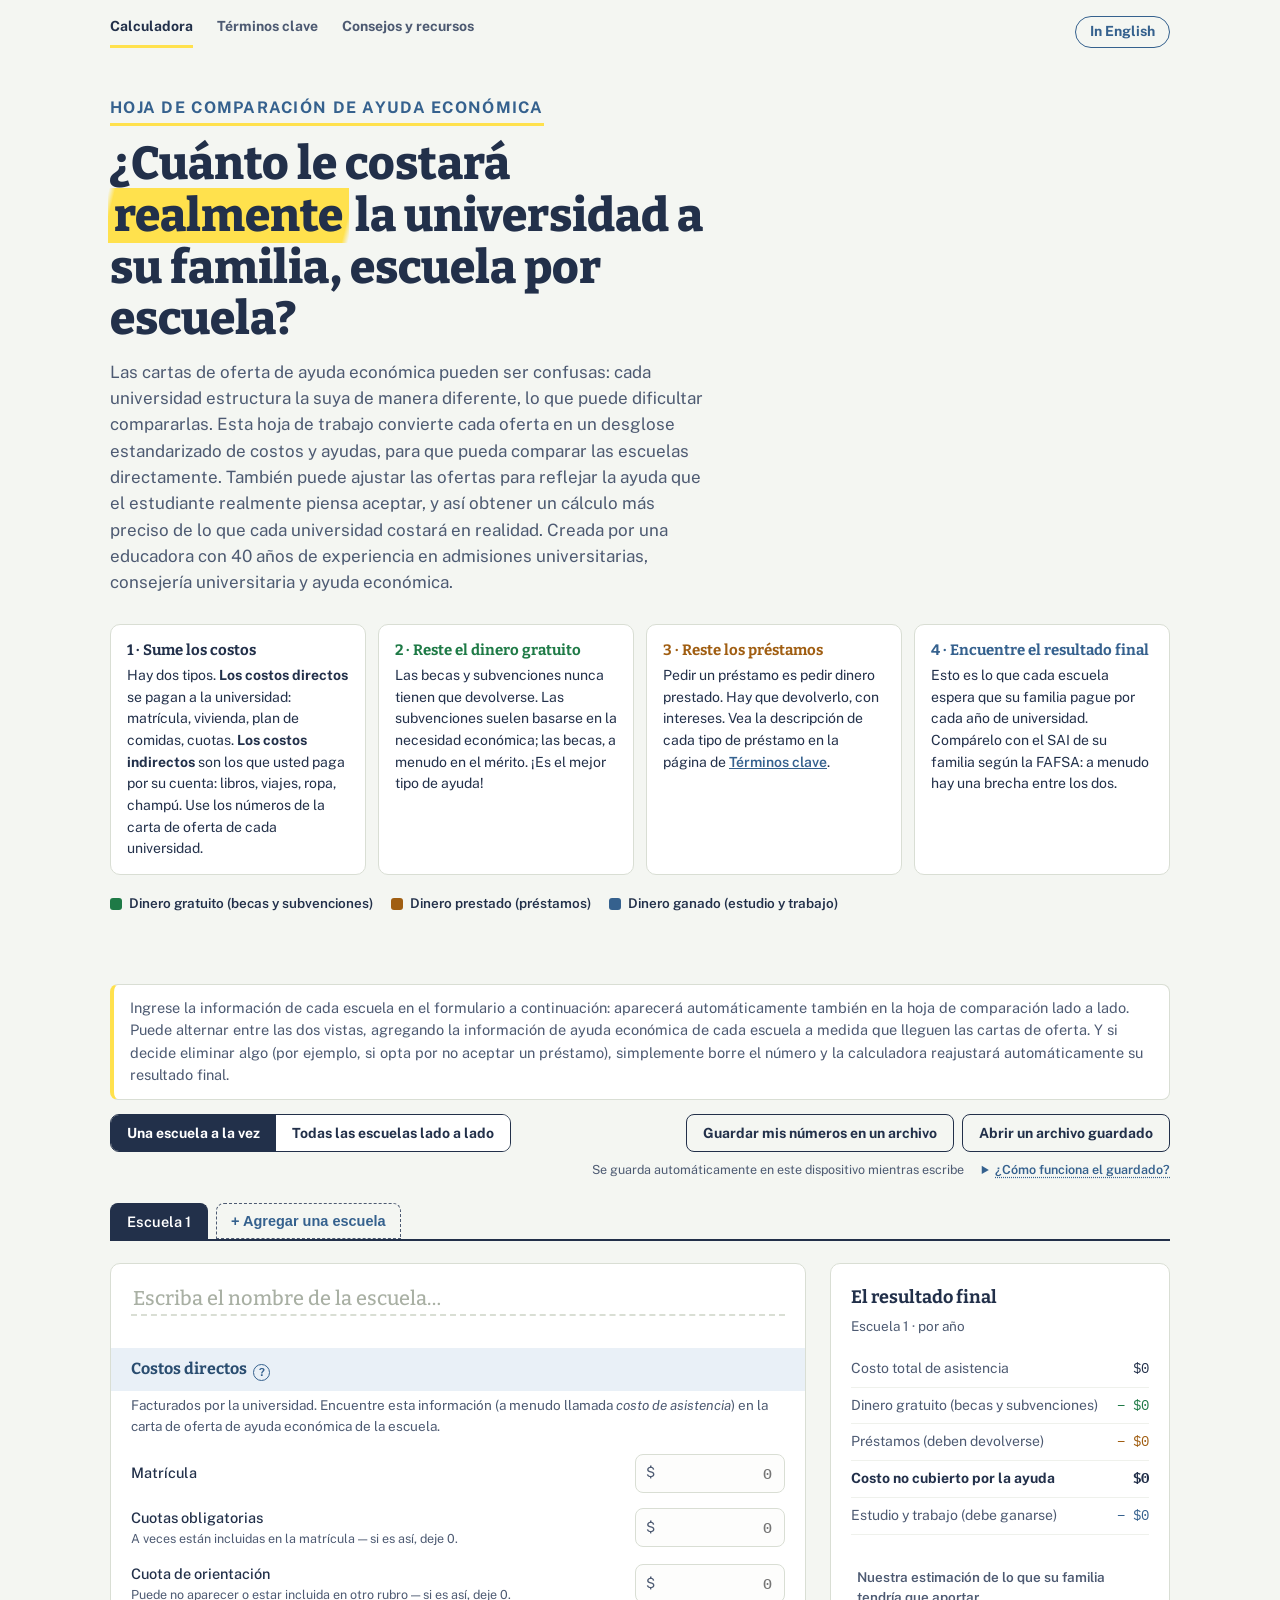
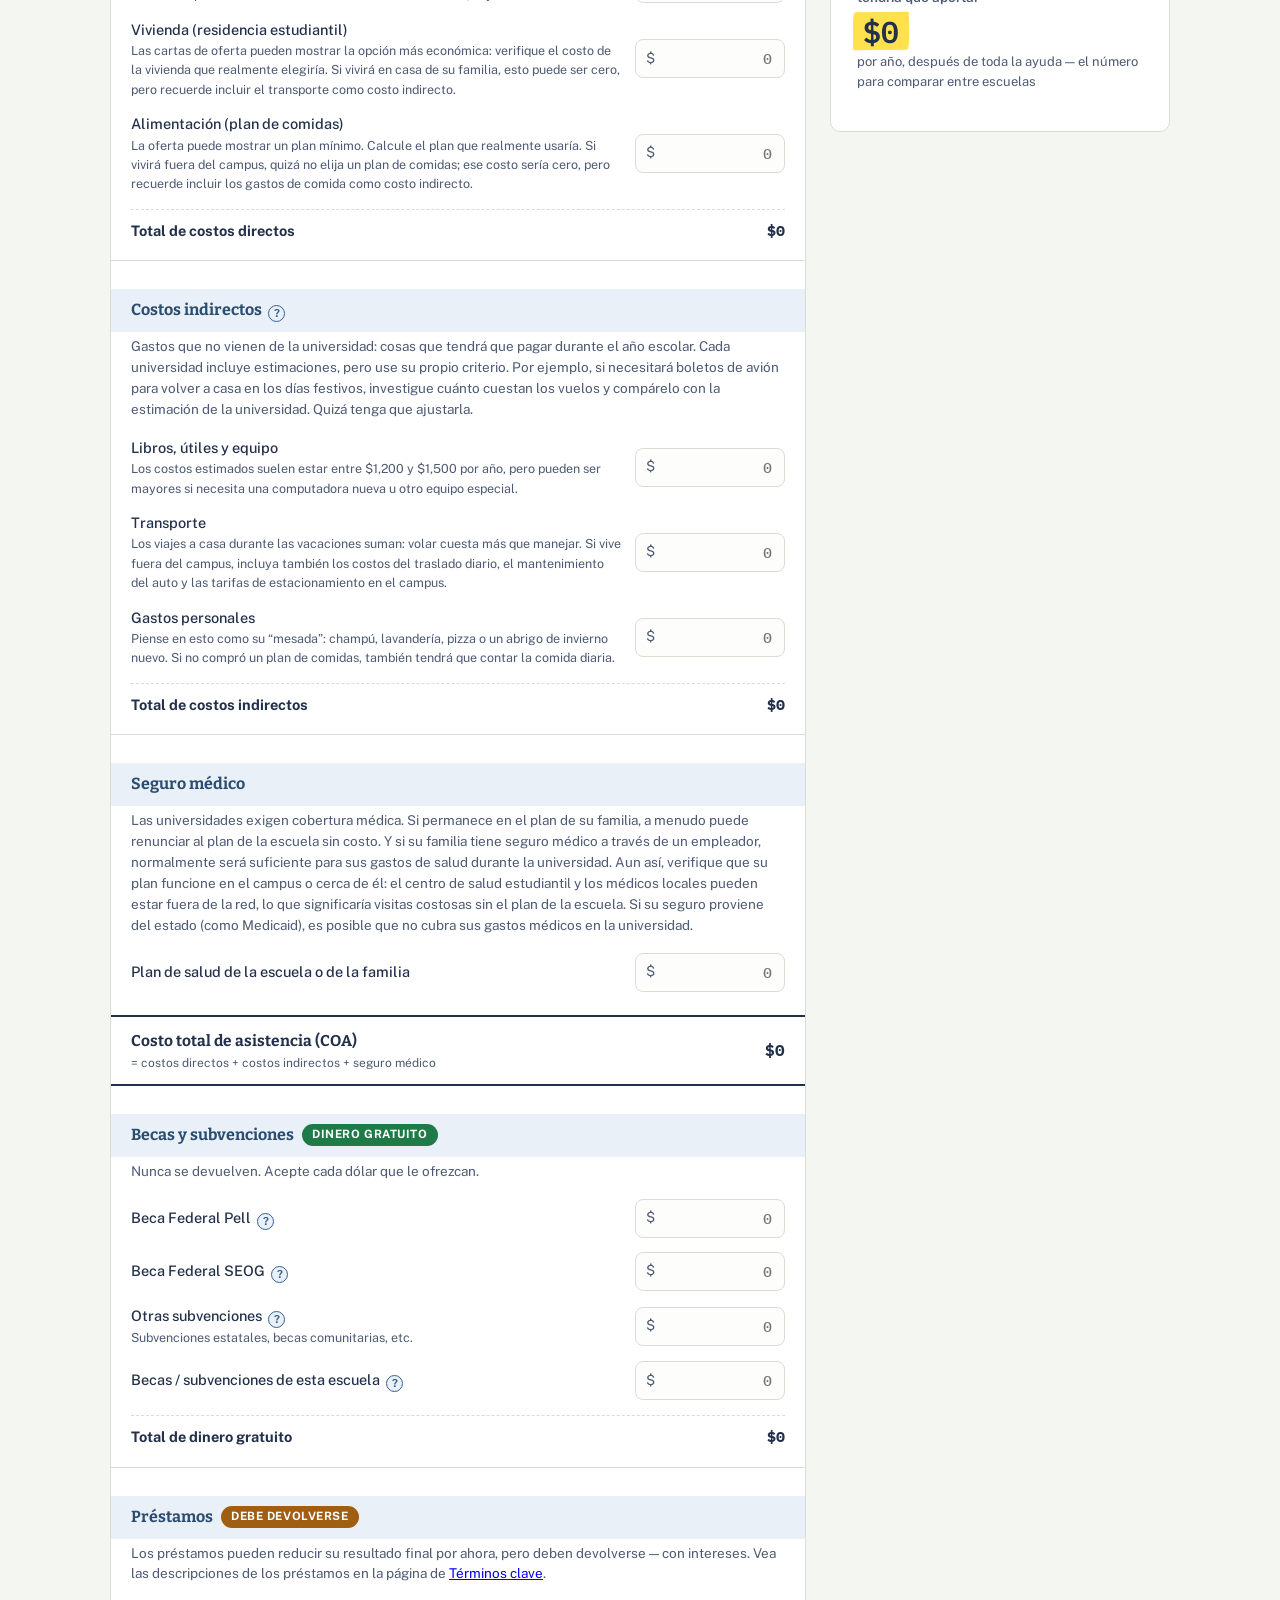
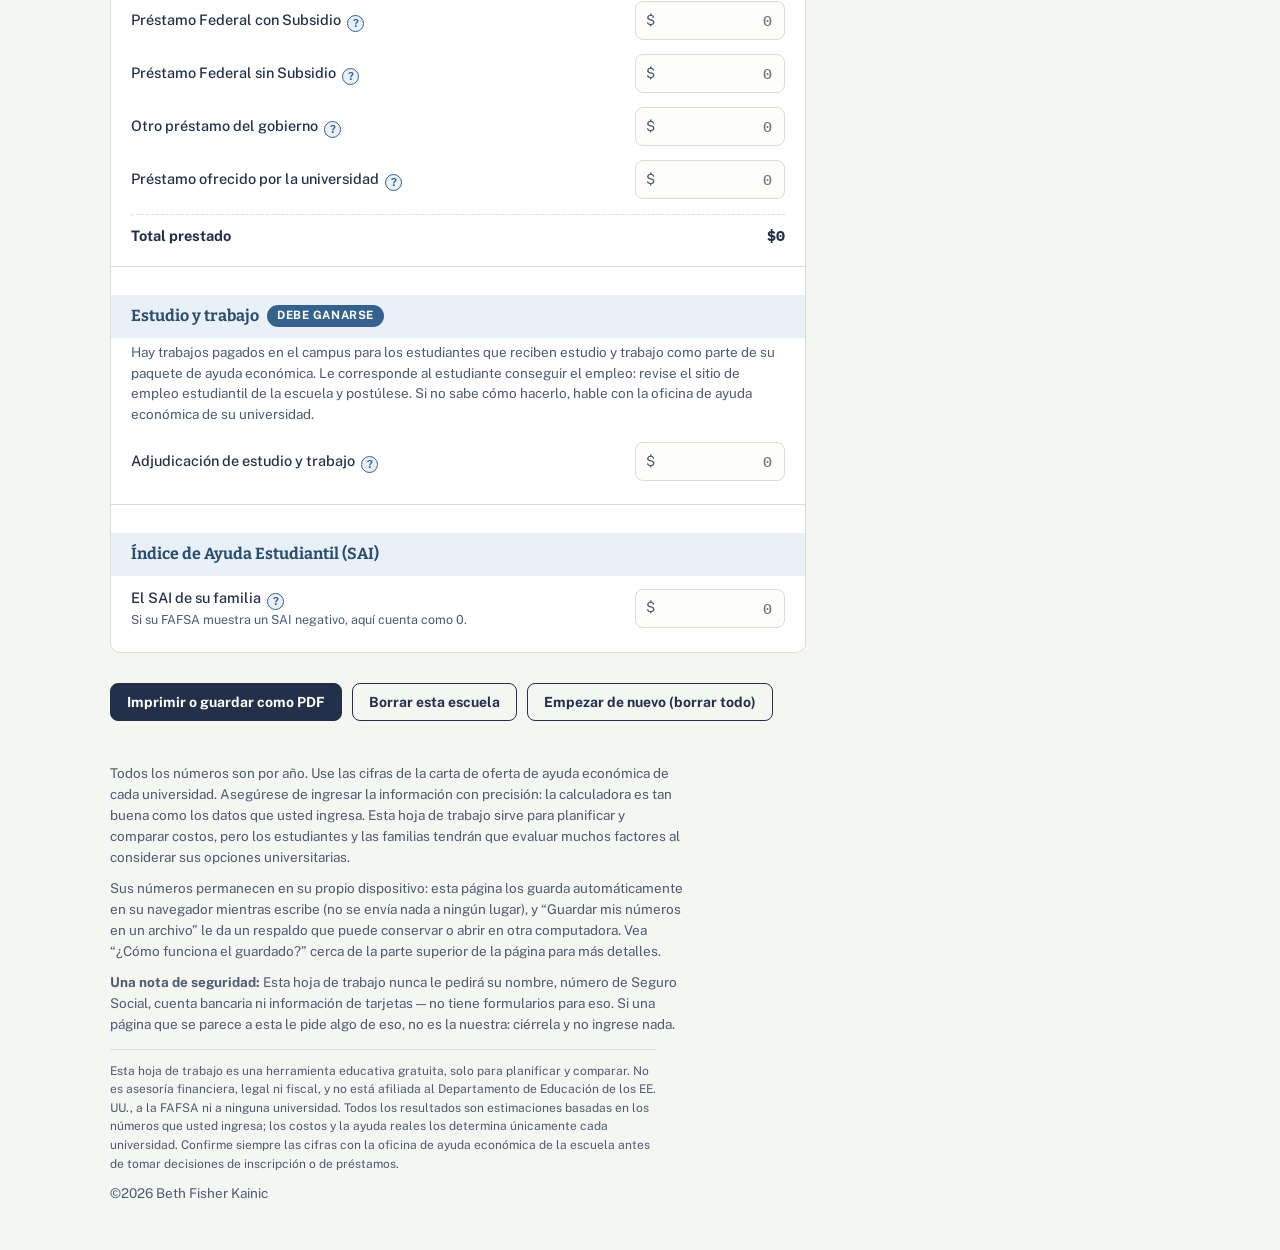
==== commit 53e7f362: "Add files via upload" ====
--- a/index-es.html
+++ b/index-es.html
@@ -4,13 +4,14 @@
 <meta charset="UTF-8">
 <meta name="viewport" content="width=device-width, initial-scale=1.0">
 <title>Hoja de Comparación de Ayuda Económica — ¿Cuánto Costará Realmente la Universidad?</title>
-<link rel="canonical" href="https://jakainic.github.io/financial-aid-comparison/index-es.html">
-<link rel="alternate" hreflang="en" href="https://jakainic.github.io/financial-aid-comparison/index.html">
-<link rel="alternate" hreflang="es" href="https://jakainic.github.io/financial-aid-comparison/index-es.html">
-<link rel="alternate" hreflang="x-default" href="https://jakainic.github.io/financial-aid-comparison/index.html">
+<link rel="canonical" href="https://www.comparecollegeaid.org/index-es.html">
+<link rel="alternate" hreflang="en" href="https://www.comparecollegeaid.org/">
+<link rel="alternate" hreflang="es" href="https://www.comparecollegeaid.org/index-es.html">
+<link rel="alternate" hreflang="x-default" href="https://www.comparecollegeaid.org/">
 <meta name="description" content="Una hoja de trabajo gratuita para comparar cartas de oferta de ayuda económica universitaria, escuela por escuela. Ingrese los costos y la ayuda de cada escuela y vea lo que su familia pagaría en realidad — creada por una consejera universitaria.">
 <meta property="og:title" content="Hoja de Comparación de Ayuda Económica">
 <meta property="og:description" content="Compare cartas de oferta de ayuda económica escuela por escuela y vea cuánto le costará realmente la universidad a su familia. Gratuita, privada, creada por una consejera universitaria.">
+<meta property="og:url" content="https://www.comparecollegeaid.org/index-es.html">
 <meta property="og:type" content="website">
 <meta name="twitter:card" content="summary">
 <link rel="icon" href="data:image/svg+xml,<svg xmlns=%22http://www.w3.org/2000/svg%22 viewBox=%220 0 100 100%22><text y=%22.9em%22 font-size=%2290%22>🧮</text></svg>">
@@ -117,7 +118,7 @@
   </section>
 
   <footer>
-    <p>Todos los números son por año. Use las cifras de la carta de oferta de ayuda económica de cada universidad. Asegúrese de ingresar la información con precisión: la calculadora es tan buena como los datos que usted ingresa. Esta hoja de trabajo sirve para planificar y comparar costos, pero los estudiantes y las familias tendrán que sopesar muchos factores al considerar sus opciones universitarias.</p>
+    <p>Todos los números son por año. Use las cifras de la carta de oferta de ayuda económica de cada universidad. Asegúrese de ingresar la información con precisión: la calculadora es tan buena como los datos que usted ingresa. Esta hoja de trabajo sirve para planificar y comparar costos, pero los estudiantes y las familias tendrán que evaluar muchos factores al considerar sus opciones universitarias.</p>
     <p style="margin-top:10px">Sus números permanecen en su propio dispositivo: esta página los guarda automáticamente en su navegador mientras escribe (no se envía nada a ningún lugar), y “Guardar mis números en un archivo” le da un respaldo que puede conservar o abrir en otra computadora. Vea “¿Cómo funciona el guardado?” cerca de la parte superior de la página para más detalles.</p>
         <p style="margin-top:10px"><b>Una nota de seguridad:</b> Esta hoja de trabajo nunca le pedirá su nombre, número de Seguro Social, cuenta bancaria ni información de tarjetas — no tiene formularios para eso. Si una página que se parece a esta le pide algo de eso, no es la nuestra: ciérrela y no ingrese nada.</p>
     <p class="fine-print">Esta hoja de trabajo es una herramienta educativa gratuita, solo para planificar y comparar. No es asesoría financiera, legal ni fiscal, y no está afiliada al Departamento de Educación de los EE. UU., a la FAFSA ni a ninguna universidad. Todos los resultados son estimaciones basadas en los números que usted ingresa; los costos y la ayuda reales los determina únicamente cada universidad. Confirme siempre las cifras con la oficina de ayuda económica de la escuela antes de tomar decisiones de inscripción o de préstamos.</p>
